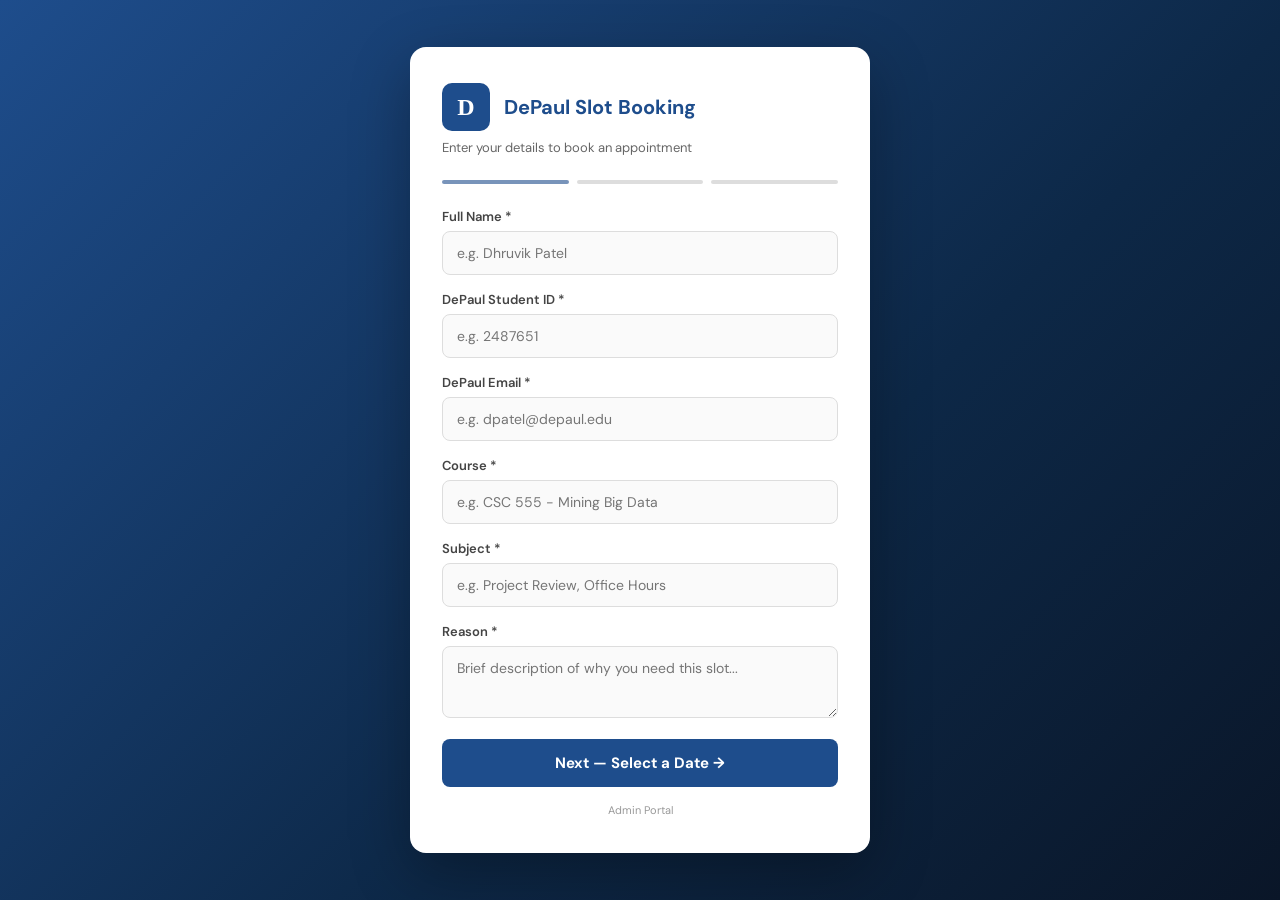
==== index.html @ b5102811 "Replace GitHub token in index.html Updated GitHub token for security reasons." ====
<!DOCTYPE html>
<html lang="en">

<head>
  <meta charset="UTF-8" />
  <meta name="viewport" content="width=device-width, initial-scale=1.0" />
  <title>DePaul Slot Booking</title>
  <link href="https://fonts.googleapis.com/css2?family=DM+Sans:wght@400;500;600;700&display=swap" rel="stylesheet" />
  <style>
    :root {
      --blue: #1E4D8C;
      --blue-dark: #0d2847;
      --blue-light: #e8f0fe;
      --green: #d7f0d7;
      --green-accent: #2e7d32;
      --red: #ffcdd2;
      --red-dark: #c62828;
      --mine: #bbdefb;
      --mine-dark: #1565c0;
      --bg: #f0f2f5;
      --card: #fff;
      --text: #1a1a2e;
      --muted: #666;
      --border: #e0e0e0;
    }

    * {
      margin: 0;
      padding: 0;
      box-sizing: border-box
    }

    body {
      font-family: 'DM Sans', sans-serif;
      background: var(--bg);
      color: var(--text);
      min-height: 100vh
    }

    .screen {
      display: none
    }

    .screen.active {
      display: block
    }

    .center-screen.active {
      display: flex;
      min-height: 100vh;
      align-items: center;
      justify-content: center;
      padding: 24px
    }

    #step1.active {
      background: linear-gradient(135deg, var(--blue) 0%, var(--blue-dark) 60%, #0a1628 100%)
    }

    /* Cards */
    .card {
      background: var(--card);
      border-radius: 16px;
      padding: 36px 32px;
      width: 100%;
      max-width: 460px;
      box-shadow: 0 8px 32px rgba(0, 0, 0, .1)
    }

    #step1 .card {
      box-shadow: 0 20px 60px rgba(0, 0, 0, .3)
    }

    .logo-row {
      display: flex;
      align-items: center;
      gap: 14px;
      margin-bottom: 8px
    }

    .logo-icon {
      width: 48px;
      height: 48px;
      background: var(--blue);
      border-radius: 10px;
      display: flex;
      align-items: center;
      justify-content: center;
      font-size: 24px;
      font-weight: 700;
      color: #fff;
      font-family: Georgia, serif;
      flex-shrink: 0
    }

    .card h1 {
      font-size: 20px;
      color: var(--blue)
    }

    .card .sub {
      font-size: 13px;
      color: var(--muted);
      margin: 4px 0 24px
    }

    /* Steps indicator */
    .steps-bar {
      display: flex;
      gap: 8px;
      margin-bottom: 24px
    }

    .step-dot {
      flex: 1;
      height: 4px;
      border-radius: 2px;
      background: #ddd
    }

    .step-dot.done {
      background: var(--blue)
    }

    .step-dot.active {
      background: var(--blue);
      opacity: .6
    }

    /* Fields */
    .field {
      margin-bottom: 16px
    }

    .field label {
      display: block;
      font-size: 13px;
      font-weight: 600;
      color: #444;
      margin-bottom: 6px
    }

    .field input,
    .field textarea {
      width: 100%;
      padding: 12px 14px;
      font-size: 14px;
      border: 1px solid #ddd;
      border-radius: 8px;
      font-family: inherit;
      background: #fafafa;
      outline: none;
      transition: border .2s;
    }

    .field input:focus,
    .field textarea:focus {
      border-color: var(--blue);
      background: #fff
    }

    .field textarea {
      min-height: 72px;
      resize: vertical
    }

    .error-msg {
      color: var(--red-dark);
      font-size: 12px;
      margin-top: 4px;
      display: none
    }

    /* Buttons */
    .btn {
      padding: 14px 24px;
      font-size: 15px;
      font-weight: 700;
      border: none;
      border-radius: 8px;
      cursor: pointer;
      font-family: inherit;
      transition: all .2s;
      width: 100%
    }

    .btn-primary {
      color: #fff;
      background: var(--blue)
    }

    .btn-primary:hover {
      background: var(--blue-dark)
    }

    .btn-outline {
      color: var(--blue);
      background: #fff;
      border: 1px solid #ddd
    }

    .btn-outline:hover {
      background: #f5f5f5
    }

    .btn:disabled {
      opacity: .5;
      cursor: not-allowed
    }

    /* Date picker grid */
    .date-grid {
      display: grid;
      grid-template-columns: repeat(2, 1fr);
      gap: 10px;
      margin-bottom: 20px
    }

    .date-card {
      padding: 16px 12px;
      border: 2px solid var(--border);
      border-radius: 10px;
      text-align: center;
      cursor: pointer;
      transition: all .15s;
      background: #fafafa;
    }

    .date-card:hover {
      border-color: var(--blue);
      background: var(--blue-light)
    }

    .date-card.selected {
      border-color: var(--blue);
      background: var(--blue-light);
      box-shadow: 0 0 0 3px rgba(30, 77, 140, .15)
    }

    .date-card .day-name {
      font-size: 14px;
      font-weight: 700;
      color: var(--text)
    }

    .date-card .day-date {
      font-size: 12px;
      color: var(--muted);
      margin-top: 2px
    }

    .date-card .slot-count {
      font-size: 11px;
      color: var(--green-accent);
      margin-top: 6px;
      font-weight: 600
    }

    .date-card.disabled {
      opacity: .4;
      cursor: not-allowed;
      pointer-events: none
    }

    /* Time slot grid */
    .time-grid {
      display: grid;
      grid-template-columns: repeat(2, 1fr);
      gap: 8px;
      margin-bottom: 20px
    }

    @media(min-width:500px) {
      .time-grid {
        grid-template-columns: repeat(3, 1fr)
      }
    }

    .time-card {
      padding: 14px 8px;
      border: 2px solid var(--border);
      border-radius: 8px;
      text-align: center;
      cursor: pointer;
      transition: all .15s;
      font-size: 13px;
      font-weight: 600;
    }

    .time-card.open {
      background: var(--green);
      border-color: #c8e6c9
    }

    .time-card.open:hover {
      border-color: var(--green-accent);
      background: #c8e6c9
    }

    .time-card.taken {
      background: var(--red);
      border-color: #ef9a9a;
      cursor: not-allowed;
      opacity: .6
    }

    .time-card.yours {
      background: var(--mine);
      border-color: var(--mine-dark)
    }

    .time-card.selected {
      border-color: var(--blue);
      background: var(--blue-light);
      box-shadow: 0 0 0 3px rgba(30, 77, 140, .15)
    }

    .time-card .status {
      font-size: 10px;
      font-weight: 400;
      color: var(--muted);
      margin-top: 2px
    }

    /* Confirmation */
    .confirm-card {
      text-align: center;
      max-width: 480px
    }

    .confirm-card .check {
      font-size: 52px;
      margin-bottom: 12px
    }

    .confirm-card h2 {
      font-size: 22px;
      color: var(--blue);
      margin-bottom: 6px
    }

    .confirm-card .sub-text {
      font-size: 13px;
      color: var(--muted);
      margin-bottom: 24px
    }

    .details-box {
      background: #f8f9fb;
      border-radius: 8px;
      padding: 16px;
      margin-bottom: 20px;
      text-align: left;
      border: 1px solid #e8eaed
    }

    .detail-row {
      display: flex;
      justify-content: space-between;
      padding: 5px 0;
      font-size: 13px;
      border-bottom: 1px solid #f0f0f0
    }

    .detail-row:last-child {
      border-bottom: none
    }

    .detail-row .lbl {
      font-weight: 600;
      color: var(--muted);
      flex-shrink: 0;
      margin-right: 12px
    }

    .detail-row .val {
      text-align: right;
      word-break: break-word
    }

    .email-status {
      padding: 14px;
      border-radius: 8px;
      margin-bottom: 20px;
      text-align: left;
      font-size: 12px;
      line-height: 1.6
    }

    .email-ok {
      background: #e8f5e9;
      border: 1px solid #c8e6c9;
      color: #2e7d32
    }

    .email-fail {
      background: #fff3e0;
      border: 1px solid #ffe0b2;
      color: #e65100
    }

    /* Loading & Toast */
    .loading-overlay {
      position: fixed;
      inset: 0;
      background: rgba(240, 242, 245, .92);
      display: none;
      align-items: center;
      justify-content: center;
      z-index: 100;
      flex-direction: column;
      gap: 12px
    }

    .loading-overlay.on {
      display: flex
    }

    .spinner {
      width: 36px;
      height: 36px;
      border: 3px solid #ddd;
      border-top-color: var(--blue);
      border-radius: 50%;
      animation: spin .6s linear infinite
    }

    .loading-text {
      font-size: 13px;
      color: var(--muted)
    }

    @keyframes spin {
      to {
        transform: rotate(360deg)
      }
    }

    .toast {
      position: fixed;
      bottom: 24px;
      left: 50%;
      transform: translateX(-50%);
      background: #333;
      color: #fff;
      padding: 12px 24px;
      border-radius: 8px;
      font-size: 13px;
      z-index: 200;
      display: none
    }

    /* Calendar UI */
    .cal-container {
      margin-bottom: 20px;
    }

    .cal-header {
      display: flex;
      align-items: center;
      justify-content: space-between;
      margin-bottom: 16px;
    }

    .cal-month {
      font-size: 16px;
      font-weight: 700;
      color: var(--blue);
    }

    .cal-nav {
      display: flex;
      gap: 6px;
    }

    .cal-btn {
      background: #fff;
      border: 1px solid #ddd;
      border-radius: 6px;
      width: 32px;
      height: 32px;
      display: flex;
      align-items: center;
      justify-content: center;
      cursor: pointer;
      transition: all .15s;
    }

    .cal-btn:hover {
      background: #f5f5f5;
      border-color: var(--blue);
      color: var(--blue);
    }

    .cal-grid {
      display: grid;
      grid-template-columns: repeat(7, 1fr);
      gap: 4px;
    }

    .cal-day-label {
      font-size: 10px;
      font-weight: 700;
      color: var(--muted);
      text-align: center;
      padding-bottom: 8px;
      text-transform: uppercase;
      letter-spacing: 0.5px;
    }

    .cal-item {
      aspect-ratio: 1;
      display: flex;
      flex-direction: column;
      align-items: center;
      justify-content: center;
      border-radius: 8px;
      cursor: pointer;
      position: relative;
      transition: all .15s;
      border: 1px solid transparent;
      user-select: none;
    }

    .cal-num {
      font-size: 13px;
      font-weight: 600;
    }

    .cal-item.other {
      opacity: 0.3;
      pointer-events: none;
    }

    .cal-item.past {
      opacity: 0.2;
      pointer-events: none;
      background: #f5f5f5;
    }

    .cal-item.restricted {
      background: #f9f9f9;
      color: #ccc;
      cursor: not-allowed;
      pointer-events: none;
    }

    .cal-item.selectable {
      background: #fff;
      border-color: #f0f0f0;
    }

    .cal-item.selectable:hover {
      border-color: var(--blue);
      background: var(--blue-light);
    }

    .cal-item.selected {
      background: var(--blue);
      color: #fff;
      border-color: var(--blue);
      box-shadow: 0 4px 12px rgba(30, 77, 140, 0.25);
      transform: translateY(-1px);
    }

    .cal-item.today {
      border-color: var(--blue);
      border-style: dashed;
    }

    .avail-text {
      font-size: 8px;
      margin-top: 2px;
      font-weight: 600;
      color: var(--green-accent);
    }

    .cal-item.selected .avail-text {
      color: rgba(255, 255, 255, 0.9);
    }

    .cal-item.full .avail-text {
      color: var(--red-dark);
    }
  </style>
</head>

<body>

  <div class="loading-overlay" id="loading">
    <div class="spinner"></div>
    <div class="loading-text" id="loading-text">Loading...</div>
  </div>
  <div class="toast" id="toast"></div>

  <!-- ==================== STEP 1: STUDENT INFO ==================== -->
  <div id="step1" class="screen center-screen active">
    <div class="card">
      <div class="logo-row">
        <div class="logo-icon">D</div>
        <h1>DePaul Slot Booking</h1>
      </div>
      <p class="sub">Enter your details to book an appointment</p>

      <div class="steps-bar">
        <div class="step-dot active"></div>
        <div class="step-dot"></div>
        <div class="step-dot"></div>
      </div>

      <div class="field">
        <label>Full Name *</label>
        <input type="text" id="f-name" placeholder="e.g. Dhruvik Patel" />
      </div>
      <div class="field">
        <label>DePaul Student ID *</label>
        <input type="text" id="f-id" placeholder="e.g. 2487651" />
      </div>
      <div class="field">
        <label>DePaul Email *</label>
        <input type="email" id="f-email" placeholder="e.g. dpatel@depaul.edu" />
        <div class="error-msg" id="email-err">Please use a @depaul.edu email</div>
      </div>
      <div class="field">
        <label>Course *</label>
        <input type="text" id="f-course" placeholder="e.g. CSC 555 - Mining Big Data" />
      </div>
      <div class="field">
        <label>Subject *</label>
        <input type="text" id="f-subject" placeholder="e.g. Project Review, Office Hours" />
      </div>
      <div class="field">
        <label>Reason *</label>
        <textarea id="f-reason" placeholder="Brief description of why you need this slot..."></textarea>
      </div>

      <button class="btn btn-primary" onclick="goStep2()">Next — Select a Date →</button>
      <p style="text-align:center;margin-top:16px;font-size:11px;color:#999"><a href="admin.html" style="color:#999;text-decoration:none">Admin Portal</a></p>
    </div>
  </div>

  <!-- ==================== STEP 2: SELECT DATE ==================== -->
  <div id="step2" class="screen center-screen">
    <div class="card">
      <div class="logo-row">
        <div class="logo-icon">D</div>
        <h1>Select a Date</h1>
      </div>
      <p class="sub" id="step2-user"></p>

      <div class="steps-bar">
        <div class="step-dot done"></div>
        <div class="step-dot active"></div>
        <div class="step-dot"></div>
      </div>

      <div class="cal-container">
        <div class="cal-header">
          <div class="cal-month" id="cal-month-name">April 2026</div>
          <div class="cal-nav">
            <button class="cal-btn" onclick="changeMonth(-1)">←</button>
            <button class="cal-btn" onclick="changeMonth(1)">→</button>
          </div>
        </div>
        <div class="cal-grid" id="calendar-grid"></div>
      </div>

      <button class="btn btn-primary" id="btn-to-step3" disabled onclick="goStep3()">Next — Choose a Time Slot
        →</button>
      <button class="btn btn-outline" style="margin-top:8px" onclick="showScreen('step1')">← Back</button>
    </div>
  </div>

  <!-- ==================== STEP 3: SELECT TIME SLOT ==================== -->
  <div id="step3" class="screen center-screen">
    <div class="card" style="max-width:520px">
      <div class="logo-row">
        <div class="logo-icon">D</div>
        <h1>Choose Your Slot</h1>
      </div>
      <p class="sub" id="step3-info"></p>

      <div class="steps-bar">
        <div class="step-dot done"></div>
        <div class="step-dot done"></div>
        <div class="step-dot active"></div>
      </div>

      <div class="time-grid" id="time-grid"></div>

      <button class="btn btn-primary" id="btn-book" disabled onclick="submitBooking()">Confirm Booking</button>
      <button class="btn btn-outline" style="margin-top:8px" onclick="showScreen('step2')">← Back to Dates</button>
    </div>
  </div>

  <!-- ==================== STEP 4: CONFIRMATION ==================== -->
  <div id="step4" class="screen center-screen">
    <div class="card confirm-card">
      <div class="check">✅</div>
      <h2>Booking Confirmed!</h2>
      <p class="sub-text">Your appointment has been saved.</p>
      <div class="details-box" id="confirm-details"></div>
      <div id="email-status-box"></div>
      <button class="btn btn-primary" onclick="bookAnother()">Book Another Slot</button>
    </div>
  </div>


  <script>
    // ================================================================
    // CONFIG — UPDATE THESE FOR YOUR SETUP
    // ================================================================
    const CONFIG = {
      GITHUB_OWNER: 'betahubdepaul-byte',
      GITHUB_REPO: 'depaul-slot-booking',
      GITHUB_BRANCH: 'main',
      DATA_PATH: 'data/bookings.json',
      GT_TOKEN: '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',
      ADMIN_EMAIL: 'dmalaviy@depaul.edu',
    };


    // ================================================================
    // STATE
    // ================================================================
    let student = {};
    let bookings = [];
    let fileSha = null;
    let selectedDate = null;  // { name, date, display }
    let selectedSlot = null;  // { id, range }
    let viewMonth = new Date().getMonth();
    let viewYear = new Date().getFullYear();


    // ================================================================
    // STEP 1 → STEP 2
    // ================================================================
    function goStep2() {
      const name = v('f-name');
      const id = v('f-id');
      const email = v('f-email');
      const course = v('f-course');
      const subject = v('f-subject');
      const reason = v('f-reason');

      if (!name || !id || !email || !course || !subject || !reason) {
        toast('Please fill in all fields'); return;
      }
      if (!email.endsWith('@depaul.edu')) {
        document.getElementById('email-err').style.display = 'block'; return;
      }
      document.getElementById('email-err').style.display = 'none';

      student = { name, id, email, course, subject, reason };
      selectedDate = null;
      selectedSlot = null;

      loadBookings().then(() => {
        renderCalendar();
        document.getElementById('step2-user').textContent = `${name} · ${email}`;
        showScreen('step2');
      });
    }

    function v(id) { return document.getElementById(id).value.trim(); }


    // ================================================================
    // STEP 2: CALENDAR SELECTION
    // ================================================================
    function changeMonth(delta) {
      viewMonth += delta;
      if (viewMonth < 0) { viewMonth = 11; viewYear--; }
      if (viewMonth > 11) { viewMonth = 0; viewYear++; }
      renderCalendar();
    }

    function countAvailable(dayDate) {
      const totalSlots = 12; // 10:00-16:00 in 30-min = 12 slots
      const booked = bookings.filter(b => b.dayDate === dayDate).length;
      return totalSlots - booked;
    }

    function renderCalendar() {
      const container = document.getElementById('calendar-grid');
      if (!container) return;

      const monthNames = ["January", "February", "March", "April", "May", "June", "July", "August", "September", "October", "November", "December"];
      document.getElementById('cal-month-name').textContent = `${monthNames[viewMonth]} ${viewYear}`;

      const firstDay = new Date(viewYear, viewMonth, 1).getDay();
      const daysInMonth = new Date(viewYear, viewMonth + 1, 0).getDate();
      const today = new Date();
      today.setHours(0, 0, 0, 0);

      let html = '';
      ['S', 'M', 'T', 'W', 'T', 'F', 'S'].forEach(d => html += `<div class="cal-day-label">${d}</div>`);

      // Fill empty days for current month offset
      for (let i = 0; i < firstDay; i++) html += '<div class="cal-item other"></div>';

      for (let d = 1; d <= daysInMonth; d++) {
        const curDate = new Date(viewYear, viewMonth, d);
        const dateStr = curDate.toISOString().split('T')[0];
        const isPast = curDate < today;
        const dayOfWeek = curDate.getDay();
        // Fri (5), Sat (6), Sun (0) restricted per original logic (Mon-Thu only)
        const isRestricted = dayOfWeek === 0 || dayOfWeek === 5 || dayOfWeek === 6;

        const avail = countAvailable(dateStr);
        const sel = selectedDate && selectedDate.date === dateStr;
        const isToday = curDate.getTime() === today.getTime();

        let cls = 'cal-item ';
        if (isPast) cls += 'past';
        else if (isRestricted) cls += 'restricted';
        else {
          cls += 'selectable';
          if (avail <= 0) cls += ' full';
          if (sel) cls += ' selected';
        }
        if (isToday) cls += ' today';

        const dayName = ['Sunday', 'Monday', 'Tuesday', 'Wednesday', 'Thursday', 'Friday', 'Saturday'][dayOfWeek];
        const displayDate = curDate.toLocaleDateString('en-US', { month: 'short', day: 'numeric', year: 'numeric' });
        const clickAttr = (isPast || isRestricted || avail <= 0) ? '' : `onclick="selectDate('${dayName}','${dateStr}','${displayDate}')"`;

        html += `
      <div class="${cls}" ${clickAttr}>
        <div class="cal-num">${d}</div>
        ${(!isPast && !isRestricted) ? `<div class="avail-text">${avail <= 0 ? 'Full' : avail + ' open'}</div>` : ''}
      </div>`;
      }

      container.innerHTML = html;
      document.getElementById('btn-to-step3').disabled = !selectedDate;
    }

    function selectDate(name, date, display) {
      selectedDate = { name, date, display };
      selectedSlot = null;
      renderCalendar();
    }


    // ================================================================
    // STEP 2 → STEP 3
    // ================================================================
    function goStep3() {
      if (!selectedDate) return;
      renderTimeGrid();
      document.getElementById('step3-info').textContent =
        `${selectedDate.name}, ${selectedDate.display} · ${student.name}`;
      showScreen('step3');
    }


    // ================================================================
    // STEP 3: TIME SLOT SELECTION
    // ================================================================
    function getTimeSlots() {
      const s = [];
      for (let h = 10; h < 16; h++) {
        for (let m = 0; m < 60; m += 30) {
          const sh = String(h).padStart(2, '0');
          const sm = String(m).padStart(2, '0');
          const et = h * 60 + m + 30;
          const eh = String(Math.floor(et / 60)).padStart(2, '0');
          const em = String(et % 60).padStart(2, '0');
          s.push({ range: `${sh}:${sm} – ${eh}:${em}`, id: `${sh}${sm}` });
        }
      }
      return s;
    }

    function renderTimeGrid() {
      const slots = getTimeSlots();
      let html = '';

      slots.forEach(sl => {
        const bk = bookings.find(b => b.dayDate === selectedDate.date && b.slotId === sl.id);
        const yours = bk && bk.email === student.email;
        const sel = selectedSlot && selectedSlot.id === sl.id;

        let cls = 'time-card ';
        let statusText = '';
        let onclick = '';

        if (yours) {
          cls += 'yours';
          statusText = 'Your booking';
        } else if (bk) {
          cls += 'taken';
          statusText = 'Taken';
        } else {
          cls += sel ? 'selected' : 'open';
          statusText = sel ? 'Selected ✓' : 'Available';
          onclick = `onclick="selectTime('${sl.id}','${sl.range}')"`;
        }

        html += `
      <div class="${cls}" ${onclick}>
        ${sl.range}
        <div class="status">${statusText}</div>
      </div>`;
      });

      document.getElementById('time-grid').innerHTML = html;
      document.getElementById('btn-book').disabled = !selectedSlot;
    }

    function selectTime(id, range) {
      selectedSlot = { id, range };
      renderTimeGrid();
    }


    // ================================================================
    // SUBMIT BOOKING
    // ================================================================
    async function submitBooking() {
      if (!selectedDate || !selectedSlot) return;

      setLoading(true, 'Checking availability...');

      // Re-fetch to check conflicts
      await loadBookings();
      if (bookings.find(b => b.dayDate === selectedDate.date && b.slotId === selectedSlot.id)) {
        setLoading(false);
        toast('This slot was just booked by someone else!');
        renderTimeGrid();
        return;
      }

      const booking = {
        id: Date.now().toString(),
        name: student.name,
        email: student.email,
        studentId: student.id,
        course: student.course,
        subject: student.subject,
        reason: student.reason,
        day: selectedDate.name,
        dayDate: selectedDate.date,
        dayDisplay: selectedDate.display,
        slotId: selectedSlot.id,
        timeRange: selectedSlot.range,
        bookedAt: new Date().toISOString(),
      };

      setLoading(true, 'Saving booking...');
      const saved = await triggerWorkflow('save_booking', { booking_data: JSON.stringify(booking) });

      setLoading(true, 'Sending confirmation email...');
      const emailSent = await triggerWorkflow('send_email', {
        name: booking.name,
        email: booking.email,
        student_id: booking.studentId,
        course: booking.course,
        subject: booking.subject,
        reason: booking.reason,
        day: booking.day,
        day_display: booking.dayDisplay,
        time_range: booking.timeRange,
      });

      setLoading(false);

      // Build confirmation
      document.getElementById('confirm-details').innerHTML = [
        ['Name', booking.name],
        ['Email', booking.email],
        ['Student ID', booking.studentId],
        ['Course', booking.course],
        ['Subject', booking.subject],
        ['Reason', booking.reason],
        ['Date', `${booking.day}, ${booking.dayDisplay}`],
        ['Time Slot', booking.timeRange],
        ['Booked At', new Date(booking.bookedAt).toLocaleString()],
      ].map(([l, val]) =>
        `<div class="detail-row"><span class="lbl">${l}</span><span class="val">${val}</span></div>`
      ).join('');

      document.getElementById('email-status-box').innerHTML = saved && emailSent
        ? `<div class="email-status email-ok">
         <strong>Booking confirmed!</strong><br>
         Confirmation sent to ${booking.email} and admin.
       </div>`
        : `<div class="email-status email-fail">
         <strong>⚠️ Some issues occurred</strong><br>
         Please contact admin to confirm.
       </div>`;

      showScreen('step4');
    }

    async function triggerWorkflow(action, inputs = {}) {
      try {
        const response = await fetch(
          `https://api.github.com/repos/${CONFIG.GITHUB_OWNER}/${CONFIG.GITHUB_REPO}/actions/workflows/handle_booking.yml/dispatches`,
          {
            method: 'POST',
            headers: {
              'Accept': 'application/vnd.github.v3+json',
              'Authorization': `Bearer ${CONFIG.GT_TOKEN}`,
              'Content-Type': 'application/json',
            },
            body: JSON.stringify({
              ref: CONFIG.GITHUB_BRANCH,
              inputs: { action, ...inputs },
            }),
          }
        );
        return response.status === 204 || response.ok;
      } catch (e) {
        console.error('Workflow error:', e);
        return false;
      }
    }

    function bookAnother() {
      selectedDate = null;
      selectedSlot = null;
      loadBookings().then(() => {
        renderCalendar();
        showScreen('step2');
      });
    }



    // ================================================================
    // GITHUB API — READ / WRITE bookings.json
    // ================================================================

    async function loadBookings() {
      setLoading(true, 'Loading bookings...');
      try {
        const url = `https://raw.githubusercontent.com/${CONFIG.GITHUB_OWNER}/${CONFIG.GITHUB_REPO}/${CONFIG.GITHUB_BRANCH}/${CONFIG.DATA_PATH}?t=${Date.now()}`;
        const res = await fetch(url);
        bookings = res.ok ? await res.json() : [];
      } catch { bookings = []; }
      setLoading(false);
    }


    // ================================================================
    // UTILITIES
    // ================================================================
    function showScreen(id) {
      document.querySelectorAll('.screen').forEach(s => s.classList.remove('active'));
      document.getElementById(id).classList.add('active');
      window.scrollTo(0, 0);
    }

    function setLoading(on, text) {
      document.getElementById('loading').classList.toggle('on', on);
      if (text) document.getElementById('loading-text').textContent = text;
    }

    function toast(msg) {
      const t = document.getElementById('toast');
      t.textContent = msg;
      t.style.display = 'block';
      setTimeout(() => t.style.display = 'none', 3500);
    }
  </script>
</body>

</html>
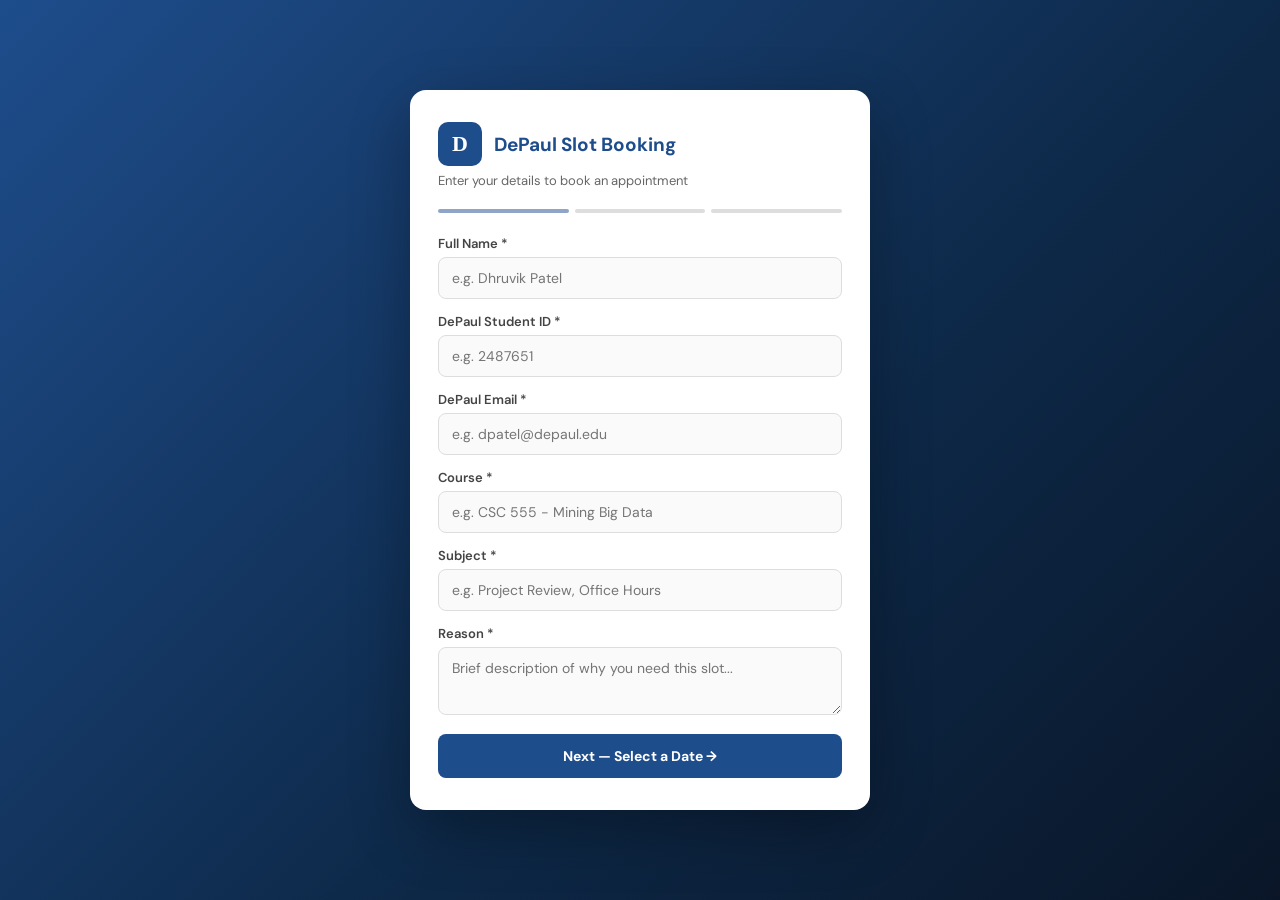
==== commit e2726501: "Update print statement from 'Hello' to 'Goodbye'" ====
--- a/index.html
+++ b/index.html
@@ -1,1070 +1,642 @@
 <!DOCTYPE html>
 <html lang="en">
-
 <head>
   <meta charset="UTF-8" />
   <meta name="viewport" content="width=device-width, initial-scale=1.0" />
   <title>DePaul Slot Booking</title>
+  <link rel="icon" href="data:image/svg+xml,<svg xmlns='http://www.w3.org/2000/svg' viewBox='0 0 32 32'><rect width='32' height='32' rx='6' fill='%231E4D8C'/><text x='16' y='23' text-anchor='middle' fill='white' font-size='20' font-family='Georgia'>D</text></svg>" />
   <link href="https://fonts.googleapis.com/css2?family=DM+Sans:wght@400;500;600;700&display=swap" rel="stylesheet" />
   <style>
-    :root {
-      --blue: #1E4D8C;
-      --blue-dark: #0d2847;
-      --blue-light: #e8f0fe;
-      --green: #d7f0d7;
-      --green-accent: #2e7d32;
-      --red: #ffcdd2;
-      --red-dark: #c62828;
-      --mine: #bbdefb;
-      --mine-dark: #1565c0;
-      --bg: #f0f2f5;
-      --card: #fff;
-      --text: #1a1a2e;
-      --muted: #666;
-      --border: #e0e0e0;
-    }
-
-    * {
-      margin: 0;
-      padding: 0;
-      box-sizing: border-box
-    }
-
-    body {
-      font-family: 'DM Sans', sans-serif;
-      background: var(--bg);
-      color: var(--text);
-      min-height: 100vh
-    }
-
-    .screen {
-      display: none
-    }
-
-    .screen.active {
-      display: block
-    }
-
-    .center-screen.active {
-      display: flex;
-      min-height: 100vh;
-      align-items: center;
-      justify-content: center;
-      padding: 24px
-    }
-
-    #step1.active {
-      background: linear-gradient(135deg, var(--blue) 0%, var(--blue-dark) 60%, #0a1628 100%)
-    }
-
-    /* Cards */
-    .card {
-      background: var(--card);
-      border-radius: 16px;
-      padding: 36px 32px;
-      width: 100%;
-      max-width: 460px;
-      box-shadow: 0 8px 32px rgba(0, 0, 0, .1)
-    }
-
-    #step1 .card {
-      box-shadow: 0 20px 60px rgba(0, 0, 0, .3)
-    }
-
-    .logo-row {
-      display: flex;
-      align-items: center;
-      gap: 14px;
-      margin-bottom: 8px
-    }
-
-    .logo-icon {
-      width: 48px;
-      height: 48px;
-      background: var(--blue);
-      border-radius: 10px;
-      display: flex;
-      align-items: center;
-      justify-content: center;
-      font-size: 24px;
-      font-weight: 700;
-      color: #fff;
-      font-family: Georgia, serif;
-      flex-shrink: 0
-    }
-
-    .card h1 {
-      font-size: 20px;
-      color: var(--blue)
-    }
-
-    .card .sub {
-      font-size: 13px;
-      color: var(--muted);
-      margin: 4px 0 24px
-    }
-
-    /* Steps indicator */
-    .steps-bar {
-      display: flex;
-      gap: 8px;
-      margin-bottom: 24px
-    }
-
-    .step-dot {
-      flex: 1;
-      height: 4px;
-      border-radius: 2px;
-      background: #ddd
-    }
-
-    .step-dot.done {
-      background: var(--blue)
-    }
-
-    .step-dot.active {
-      background: var(--blue);
-      opacity: .6
-    }
+    :root{
+      --blue:#1E4D8C;--blue-dark:#0d2847;--blue-light:#e8f0fe;
+      --green:#d7f0d7;--green-accent:#2e7d32;
+      --red:#ffcdd2;--red-dark:#c62828;
+      --mine:#bbdefb;--mine-dark:#1565c0;
+      --bg:#f0f2f5;--card:#fff;--text:#1a1a2e;--muted:#666;--border:#e0e0e0;
+    }
+    *{margin:0;padding:0;box-sizing:border-box}
+    body{font-family:'DM Sans',sans-serif;background:var(--bg);color:var(--text);min-height:100vh;-webkit-font-smoothing:antialiased}
+
+    /* Screens */
+    .scr{display:none}
+    .scr.on{display:block}
+    .scr-center.on{display:flex;min-height:100vh;align-items:center;justify-content:center;padding:20px}
+    #s1.on{background:linear-gradient(135deg,var(--blue) 0%,var(--blue-dark) 60%,#0a1628 100%)}
+
+    /* Card */
+    .card{background:var(--card);border-radius:16px;padding:32px 28px;width:100%;max-width:460px;box-shadow:0 8px 32px rgba(0,0,0,.1)}
+    #s1 .card{box-shadow:0 20px 60px rgba(0,0,0,.3)}
+    @media(max-width:480px){.card{padding:24px 18px;border-radius:12px}}
+
+    .logo-row{display:flex;align-items:center;gap:12px;margin-bottom:6px}
+    .logo-icon{width:44px;height:44px;background:var(--blue);border-radius:10px;display:flex;align-items:center;justify-content:center;font-size:22px;font-weight:700;color:#fff;font-family:Georgia,serif;flex-shrink:0}
+    .card h1{font-size:19px;color:var(--blue)}
+    .card .sub{font-size:13px;color:var(--muted);margin:4px 0 20px}
+
+    /* Progress */
+    .prog{display:flex;gap:6px;margin-bottom:22px}
+    .prog span{flex:1;height:4px;border-radius:2px;background:#ddd}
+    .prog span.done{background:var(--blue)}
+    .prog span.now{background:var(--blue);opacity:.5}
 
     /* Fields */
-    .field {
-      margin-bottom: 16px
-    }
-
-    .field label {
-      display: block;
-      font-size: 13px;
-      font-weight: 600;
-      color: #444;
-      margin-bottom: 6px
-    }
-
-    .field input,
-    .field textarea {
-      width: 100%;
-      padding: 12px 14px;
-      font-size: 14px;
-      border: 1px solid #ddd;
-      border-radius: 8px;
-      font-family: inherit;
-      background: #fafafa;
-      outline: none;
-      transition: border .2s;
-    }
-
-    .field input:focus,
-    .field textarea:focus {
-      border-color: var(--blue);
-      background: #fff
-    }
-
-    .field textarea {
-      min-height: 72px;
-      resize: vertical
-    }
-
-    .error-msg {
-      color: var(--red-dark);
-      font-size: 12px;
-      margin-top: 4px;
-      display: none
-    }
+    .fld{margin-bottom:14px}
+    .fld label{display:block;font-size:13px;font-weight:600;color:#444;margin-bottom:5px}
+    .fld input,.fld textarea{
+      width:100%;padding:11px 13px;font-size:14px;border:1.5px solid #ddd;border-radius:8px;
+      font-family:inherit;background:#fafafa;outline:none;transition:border .2s,box-shadow .2s;
+    }
+    .fld input:focus,.fld textarea:focus{border-color:var(--blue);background:#fff;box-shadow:0 0 0 3px rgba(30,77,140,.08)}
+    .fld textarea{min-height:68px;resize:vertical}
+    .fld-err{color:var(--red-dark);font-size:12px;margin-top:3px;display:none}
 
     /* Buttons */
-    .btn {
-      padding: 14px 24px;
-      font-size: 15px;
-      font-weight: 700;
-      border: none;
-      border-radius: 8px;
-      cursor: pointer;
-      font-family: inherit;
-      transition: all .2s;
-      width: 100%
-    }
-
-    .btn-primary {
-      color: #fff;
-      background: var(--blue)
-    }
-
-    .btn-primary:hover {
-      background: var(--blue-dark)
-    }
-
-    .btn-outline {
-      color: var(--blue);
-      background: #fff;
-      border: 1px solid #ddd
-    }
-
-    .btn-outline:hover {
-      background: #f5f5f5
-    }
-
-    .btn:disabled {
-      opacity: .5;
-      cursor: not-allowed
-    }
-
-    /* Date picker grid */
-    .date-grid {
-      display: grid;
-      grid-template-columns: repeat(2, 1fr);
-      gap: 10px;
-      margin-bottom: 20px
-    }
-
-    .date-card {
-      padding: 16px 12px;
-      border: 2px solid var(--border);
-      border-radius: 10px;
-      text-align: center;
-      cursor: pointer;
-      transition: all .15s;
-      background: #fafafa;
-    }
-
-    .date-card:hover {
-      border-color: var(--blue);
-      background: var(--blue-light)
-    }
-
-    .date-card.selected {
-      border-color: var(--blue);
-      background: var(--blue-light);
-      box-shadow: 0 0 0 3px rgba(30, 77, 140, .15)
-    }
-
-    .date-card .day-name {
-      font-size: 14px;
-      font-weight: 700;
-      color: var(--text)
-    }
-
-    .date-card .day-date {
-      font-size: 12px;
-      color: var(--muted);
-      margin-top: 2px
-    }
-
-    .date-card .slot-count {
-      font-size: 11px;
-      color: var(--green-accent);
-      margin-top: 6px;
-      font-weight: 600
-    }
-
-    .date-card.disabled {
-      opacity: .4;
-      cursor: not-allowed;
-      pointer-events: none
-    }
-
-    /* Time slot grid */
-    .time-grid {
-      display: grid;
-      grid-template-columns: repeat(2, 1fr);
-      gap: 8px;
-      margin-bottom: 20px
-    }
-
-    @media(min-width:500px) {
-      .time-grid {
-        grid-template-columns: repeat(3, 1fr)
-      }
-    }
-
-    .time-card {
-      padding: 14px 8px;
-      border: 2px solid var(--border);
-      border-radius: 8px;
-      text-align: center;
-      cursor: pointer;
-      transition: all .15s;
-      font-size: 13px;
-      font-weight: 600;
-    }
-
-    .time-card.open {
-      background: var(--green);
-      border-color: #c8e6c9
-    }
-
-    .time-card.open:hover {
-      border-color: var(--green-accent);
-      background: #c8e6c9
-    }
-
-    .time-card.taken {
-      background: var(--red);
-      border-color: #ef9a9a;
-      cursor: not-allowed;
-      opacity: .6
-    }
-
-    .time-card.yours {
-      background: var(--mine);
-      border-color: var(--mine-dark)
-    }
-
-    .time-card.selected {
-      border-color: var(--blue);
-      background: var(--blue-light);
-      box-shadow: 0 0 0 3px rgba(30, 77, 140, .15)
-    }
-
-    .time-card .status {
-      font-size: 10px;
-      font-weight: 400;
-      color: var(--muted);
-      margin-top: 2px
-    }
+    .btn{
+      display:block;width:100%;padding:13px 20px;font-size:14px;font-weight:700;
+      border:none;border-radius:8px;cursor:pointer;font-family:inherit;transition:all .2s;text-align:center;
+    }
+    .btn-p{color:#fff;background:var(--blue)}
+    .btn-p:hover{background:var(--blue-dark)}
+    .btn-o{color:var(--blue);background:#fff;border:1.5px solid #ddd;margin-top:8px}
+    .btn-o:hover{background:#f5f5f5}
+    .btn:disabled{opacity:.45;cursor:not-allowed}
+
+    /* Date cards */
+    .dg{display:grid;grid-template-columns:repeat(2,1fr);gap:10px;margin-bottom:18px}
+    .dc{
+      padding:14px 10px;border:2px solid var(--border);border-radius:10px;text-align:center;
+      cursor:pointer;transition:all .15s;background:#fafafa;user-select:none;
+    }
+    .dc:hover:not(.dis){border-color:var(--blue);background:var(--blue-light)}
+    .dc.sel{border-color:var(--blue);background:var(--blue-light);box-shadow:0 0 0 3px rgba(30,77,140,.12)}
+    .dc .dn{font-size:14px;font-weight:700;color:var(--text)}
+    .dc .dd{font-size:12px;color:var(--muted);margin-top:2px}
+    .dc .sc{font-size:11px;margin-top:5px;font-weight:600}
+    .dc .sc.av{color:var(--green-accent)}
+    .dc .sc.na{color:var(--red-dark)}
+    .dc.dis{opacity:.35;cursor:not-allowed;pointer-events:none}
+
+    /* Time cards */
+    .tg{display:grid;grid-template-columns:repeat(2,1fr);gap:8px;margin-bottom:18px}
+    @media(min-width:480px){.tg{grid-template-columns:repeat(3,1fr)}}
+    .tc{
+      padding:12px 6px;border:2px solid var(--border);border-radius:8px;text-align:center;
+      cursor:pointer;transition:all .15s;font-size:13px;font-weight:600;user-select:none;
+    }
+    .tc.op{background:var(--green);border-color:#c8e6c9}
+    .tc.op:hover{border-color:var(--green-accent);background:#c8e6c9}
+    .tc.tk{background:var(--red);border-color:#ef9a9a;cursor:not-allowed;opacity:.55}
+    .tc.yr{background:var(--mine);border-color:var(--mine-dark)}
+    .tc.sl{border-color:var(--blue);background:var(--blue-light);box-shadow:0 0 0 3px rgba(30,77,140,.12)}
+    .tc .st{font-size:10px;font-weight:400;color:var(--muted);margin-top:2px}
 
     /* Confirmation */
-    .confirm-card {
-      text-align: center;
-      max-width: 480px
-    }
-
-    .confirm-card .check {
-      font-size: 52px;
-      margin-bottom: 12px
-    }
-
-    .confirm-card h2 {
-      font-size: 22px;
-      color: var(--blue);
-      margin-bottom: 6px
-    }
-
-    .confirm-card .sub-text {
-      font-size: 13px;
-      color: var(--muted);
-      margin-bottom: 24px
-    }
-
-    .details-box {
-      background: #f8f9fb;
-      border-radius: 8px;
-      padding: 16px;
-      margin-bottom: 20px;
-      text-align: left;
-      border: 1px solid #e8eaed
-    }
-
-    .detail-row {
-      display: flex;
-      justify-content: space-between;
-      padding: 5px 0;
-      font-size: 13px;
-      border-bottom: 1px solid #f0f0f0
-    }
-
-    .detail-row:last-child {
-      border-bottom: none
-    }
-
-    .detail-row .lbl {
-      font-weight: 600;
-      color: var(--muted);
-      flex-shrink: 0;
-      margin-right: 12px
-    }
-
-    .detail-row .val {
-      text-align: right;
-      word-break: break-word
-    }
-
-    .email-status {
-      padding: 14px;
-      border-radius: 8px;
-      margin-bottom: 20px;
-      text-align: left;
-      font-size: 12px;
-      line-height: 1.6
-    }
-
-    .email-ok {
-      background: #e8f5e9;
-      border: 1px solid #c8e6c9;
-      color: #2e7d32
-    }
-
-    .email-fail {
-      background: #fff3e0;
-      border: 1px solid #ffe0b2;
-      color: #e65100
-    }
-
-    /* Loading & Toast */
-    .loading-overlay {
-      position: fixed;
-      inset: 0;
-      background: rgba(240, 242, 245, .92);
-      display: none;
-      align-items: center;
-      justify-content: center;
-      z-index: 100;
-      flex-direction: column;
-      gap: 12px
-    }
-
-    .loading-overlay.on {
-      display: flex
-    }
-
-    .spinner {
-      width: 36px;
-      height: 36px;
-      border: 3px solid #ddd;
-      border-top-color: var(--blue);
-      border-radius: 50%;
-      animation: spin .6s linear infinite
-    }
-
-    .loading-text {
-      font-size: 13px;
-      color: var(--muted)
-    }
-
-    @keyframes spin {
-      to {
-        transform: rotate(360deg)
-      }
-    }
-
-    .toast {
-      position: fixed;
-      bottom: 24px;
-      left: 50%;
-      transform: translateX(-50%);
-      background: #333;
-      color: #fff;
-      padding: 12px 24px;
-      border-radius: 8px;
-      font-size: 13px;
-      z-index: 200;
-      display: none
-    }
-
-    /* Calendar UI */
-    .cal-container {
-      margin-bottom: 20px;
-    }
-
-    .cal-header {
-      display: flex;
-      align-items: center;
-      justify-content: space-between;
-      margin-bottom: 16px;
-    }
-
-    .cal-month {
-      font-size: 16px;
-      font-weight: 700;
-      color: var(--blue);
-    }
-
-    .cal-nav {
-      display: flex;
-      gap: 6px;
-    }
-
-    .cal-btn {
-      background: #fff;
-      border: 1px solid #ddd;
-      border-radius: 6px;
-      width: 32px;
-      height: 32px;
-      display: flex;
-      align-items: center;
-      justify-content: center;
-      cursor: pointer;
-      transition: all .15s;
-    }
-
-    .cal-btn:hover {
-      background: #f5f5f5;
-      border-color: var(--blue);
-      color: var(--blue);
-    }
-
-    .cal-grid {
-      display: grid;
-      grid-template-columns: repeat(7, 1fr);
-      gap: 4px;
-    }
-
-    .cal-day-label {
-      font-size: 10px;
-      font-weight: 700;
-      color: var(--muted);
-      text-align: center;
-      padding-bottom: 8px;
-      text-transform: uppercase;
-      letter-spacing: 0.5px;
-    }
-
-    .cal-item {
-      aspect-ratio: 1;
-      display: flex;
-      flex-direction: column;
-      align-items: center;
-      justify-content: center;
-      border-radius: 8px;
-      cursor: pointer;
-      position: relative;
-      transition: all .15s;
-      border: 1px solid transparent;
-      user-select: none;
-    }
-
-    .cal-num {
-      font-size: 13px;
-      font-weight: 600;
-    }
-
-    .cal-item.other {
-      opacity: 0.3;
-      pointer-events: none;
-    }
-
-    .cal-item.past {
-      opacity: 0.2;
-      pointer-events: none;
-      background: #f5f5f5;
-    }
-
-    .cal-item.restricted {
-      background: #f9f9f9;
-      color: #ccc;
-      cursor: not-allowed;
-      pointer-events: none;
-    }
-
-    .cal-item.selectable {
-      background: #fff;
-      border-color: #f0f0f0;
-    }
-
-    .cal-item.selectable:hover {
-      border-color: var(--blue);
-      background: var(--blue-light);
-    }
-
-    .cal-item.selected {
-      background: var(--blue);
-      color: #fff;
-      border-color: var(--blue);
-      box-shadow: 0 4px 12px rgba(30, 77, 140, 0.25);
-      transform: translateY(-1px);
-    }
-
-    .cal-item.today {
-      border-color: var(--blue);
-      border-style: dashed;
-    }
-
-    .avail-text {
-      font-size: 8px;
-      margin-top: 2px;
-      font-weight: 600;
-      color: var(--green-accent);
-    }
-
-    .cal-item.selected .avail-text {
-      color: rgba(255, 255, 255, 0.9);
-    }
-
-    .cal-item.full .avail-text {
-      color: var(--red-dark);
+    .cc{text-align:center;max-width:480px}
+    .cc .ck{font-size:48px;margin-bottom:10px}
+    .cc h2{font-size:21px;color:var(--blue);margin-bottom:5px}
+    .cc .st{font-size:13px;color:var(--muted);margin-bottom:20px}
+    .db{background:#f8f9fb;border-radius:8px;padding:14px;margin-bottom:16px;text-align:left;border:1px solid #e8eaed}
+    .dr{display:flex;justify-content:space-between;padding:4px 0;font-size:13px;border-bottom:1px solid #f0f0f0;gap:8px}
+    .dr:last-child{border-bottom:none}
+    .dr .l{font-weight:600;color:var(--muted);flex-shrink:0}
+    .dr .v{text-align:right;word-break:break-word}
+    .es{padding:12px;border-radius:8px;margin-bottom:16px;text-align:left;font-size:12px;line-height:1.5}
+    .es-ok{background:#e8f5e9;border:1px solid #c8e6c9;color:#2e7d32}
+    .es-no{background:#fff3e0;border:1px solid #ffe0b2;color:#e65100}
+
+    /* Loading & toast */
+    .ov{position:fixed;inset:0;background:rgba(240,242,245,.93);display:none;align-items:center;justify-content:center;z-index:100;flex-direction:column;gap:10px}
+    .ov.on{display:flex}
+    .sp{width:32px;height:32px;border:3px solid #ddd;border-top-color:var(--blue);border-radius:50%;animation:spin .6s linear infinite}
+    .lt{font-size:13px;color:var(--muted)}
+    @keyframes spin{to{transform:rotate(360deg)}}
+    .tt{
+      position:fixed;bottom:20px;left:50%;transform:translateX(-50%);background:#333;color:#fff;
+      padding:10px 22px;border-radius:8px;font-size:13px;z-index:200;display:none;max-width:90vw;text-align:center;
     }
   </style>
 </head>
-
 <body>
 
-  <div class="loading-overlay" id="loading">
-    <div class="spinner"></div>
-    <div class="loading-text" id="loading-text">Loading...</div>
+<div class="ov" id="ov"><div class="sp"></div><div class="lt" id="lt">Loading...</div></div>
+<div class="tt" id="tt"></div>
+
+
+<!-- ============ STEP 1: STUDENT INFO ============ -->
+<div id="s1" class="scr scr-center on">
+  <div class="card">
+    <div class="logo-row"><div class="logo-icon">D</div><h1>DePaul Slot Booking</h1></div>
+    <p class="sub">Enter your details to book an appointment</p>
+    <div class="prog"><span class="now"></span><span></span><span></span></div>
+
+    <div class="fld"><label>Full Name *</label><input id="fn" placeholder="e.g. Dhruvik Patel" autocomplete="name" /></div>
+    <div class="fld"><label>DePaul Student ID *</label><input id="fi" placeholder="e.g. 2487651" autocomplete="off" /></div>
+    <div class="fld">
+      <label>DePaul Email *</label>
+      <input id="fe" type="email" placeholder="e.g. dpatel@depaul.edu" autocomplete="email" />
+      <div class="fld-err" id="ee">Please use a @depaul.edu email</div>
+    </div>
+    <div class="fld"><label>Course *</label><input id="fc" placeholder="e.g. CSC 555 - Mining Big Data" /></div>
+    <div class="fld"><label>Subject *</label><input id="fs" placeholder="e.g. Project Review, Office Hours" /></div>
+    <div class="fld"><label>Reason *</label><textarea id="fr" placeholder="Brief description of why you need this slot..."></textarea></div>
+
+    <button class="btn btn-p" onclick="toStep2()">Next — Select a Date →</button>
   </div>
-  <div class="toast" id="toast"></div>
-
-  <!-- ==================== STEP 1: STUDENT INFO ==================== -->
-  <div id="step1" class="screen center-screen active">
-    <div class="card">
-      <div class="logo-row">
-        <div class="logo-icon">D</div>
-        <h1>DePaul Slot Booking</h1>
-      </div>
-      <p class="sub">Enter your details to book an appointment</p>
-
-      <div class="steps-bar">
-        <div class="step-dot active"></div>
-        <div class="step-dot"></div>
-        <div class="step-dot"></div>
-      </div>
-
-      <div class="field">
-        <label>Full Name *</label>
-        <input type="text" id="f-name" placeholder="e.g. Dhruvik Patel" />
-      </div>
-      <div class="field">
-        <label>DePaul Student ID *</label>
-        <input type="text" id="f-id" placeholder="e.g. 2487651" />
-      </div>
-      <div class="field">
-        <label>DePaul Email *</label>
-        <input type="email" id="f-email" placeholder="e.g. dpatel@depaul.edu" />
-        <div class="error-msg" id="email-err">Please use a @depaul.edu email</div>
-      </div>
-      <div class="field">
-        <label>Course *</label>
-        <input type="text" id="f-course" placeholder="e.g. CSC 555 - Mining Big Data" />
-      </div>
-      <div class="field">
-        <label>Subject *</label>
-        <input type="text" id="f-subject" placeholder="e.g. Project Review, Office Hours" />
-      </div>
-      <div class="field">
-        <label>Reason *</label>
-        <textarea id="f-reason" placeholder="Brief description of why you need this slot..."></textarea>
-      </div>
-
-      <button class="btn btn-primary" onclick="goStep2()">Next — Select a Date →</button>
-      <p style="text-align:center;margin-top:16px;font-size:11px;color:#999"><a href="admin.html" style="color:#999;text-decoration:none">Admin Portal</a></p>
-    </div>
+</div>
+
+
+<!-- ============ STEP 2: SELECT DATE ============ -->
+<div id="s2" class="scr scr-center">
+  <div class="card">
+    <div class="logo-row"><div class="logo-icon">D</div><h1>Select a Date</h1></div>
+    <p class="sub" id="s2u"></p>
+    <div class="prog"><span class="done"></span><span class="now"></span><span></span></div>
+    <div class="dg" id="dg"></div>
+    <button class="btn btn-p" id="b2" disabled onclick="toStep3()">Next — Choose a Time Slot →</button>
+    <button class="btn btn-o" onclick="go('s1')">← Back</button>
   </div>
-
-  <!-- ==================== STEP 2: SELECT DATE ==================== -->
-  <div id="step2" class="screen center-screen">
-    <div class="card">
-      <div class="logo-row">
-        <div class="logo-icon">D</div>
-        <h1>Select a Date</h1>
-      </div>
-      <p class="sub" id="step2-user"></p>
-
-      <div class="steps-bar">
-        <div class="step-dot done"></div>
-        <div class="step-dot active"></div>
-        <div class="step-dot"></div>
-      </div>
-
-      <div class="cal-container">
-        <div class="cal-header">
-          <div class="cal-month" id="cal-month-name">April 2026</div>
-          <div class="cal-nav">
-            <button class="cal-btn" onclick="changeMonth(-1)">←</button>
-            <button class="cal-btn" onclick="changeMonth(1)">→</button>
-          </div>
-        </div>
-        <div class="cal-grid" id="calendar-grid"></div>
-      </div>
-
-      <button class="btn btn-primary" id="btn-to-step3" disabled onclick="goStep3()">Next — Choose a Time Slot
-        →</button>
-      <button class="btn btn-outline" style="margin-top:8px" onclick="showScreen('step1')">← Back</button>
-    </div>
+</div>
+
+
+<!-- ============ STEP 3: SELECT TIME ============ -->
+<div id="s3" class="scr scr-center">
+  <div class="card" style="max-width:520px">
+    <div class="logo-row"><div class="logo-icon">D</div><h1>Choose Your Slot</h1></div>
+    <p class="sub" id="s3u"></p>
+    <div class="prog"><span class="done"></span><span class="done"></span><span class="now"></span></div>
+    <div class="tg" id="tg"></div>
+    <button class="btn btn-p" id="b3" disabled onclick="book()">Confirm Booking</button>
+    <button class="btn btn-o" onclick="go('s2')">← Back to Dates</button>
   </div>
-
-  <!-- ==================== STEP 3: SELECT TIME SLOT ==================== -->
-  <div id="step3" class="screen center-screen">
-    <div class="card" style="max-width:520px">
-      <div class="logo-row">
-        <div class="logo-icon">D</div>
-        <h1>Choose Your Slot</h1>
-      </div>
-      <p class="sub" id="step3-info"></p>
-
-      <div class="steps-bar">
-        <div class="step-dot done"></div>
-        <div class="step-dot done"></div>
-        <div class="step-dot active"></div>
-      </div>
-
-      <div class="time-grid" id="time-grid"></div>
-
-      <button class="btn btn-primary" id="btn-book" disabled onclick="submitBooking()">Confirm Booking</button>
-      <button class="btn btn-outline" style="margin-top:8px" onclick="showScreen('step2')">← Back to Dates</button>
-    </div>
+</div>
+
+
+<!-- ============ STEP 4: CONFIRMATION ============ -->
+<div id="s4" class="scr scr-center">
+  <div class="card cc">
+    <div class="ck">✅</div>
+    <h2>Booking Confirmed!</h2>
+    <p class="st">Your appointment has been saved.</p>
+    <div class="db" id="cd"></div>
+    <div id="eb"></div>
+    <button class="btn btn-p" onclick="again()">Book Another Slot</button>
+    <button class="btn btn-o" onclick="location.reload()">Start Over</button>
   </div>
-
-  <!-- ==================== STEP 4: CONFIRMATION ==================== -->
-  <div id="step4" class="screen center-screen">
-    <div class="card confirm-card">
-      <div class="check">✅</div>
-      <h2>Booking Confirmed!</h2>
-      <p class="sub-text">Your appointment has been saved.</p>
-      <div class="details-box" id="confirm-details"></div>
-      <div id="email-status-box"></div>
-      <button class="btn btn-primary" onclick="bookAnother()">Book Another Slot</button>
-    </div>
-  </div>
-
-
-  <script>
-    // ================================================================
-    // CONFIG — UPDATE THESE FOR YOUR SETUP
-    // ================================================================
-    const CONFIG = {
-      GITHUB_OWNER: 'betahubdepaul-byte',
-      GITHUB_REPO: 'depaul-slot-booking',
-      GITHUB_BRANCH: 'main',
-      DATA_PATH: 'data/bookings.json',
-      GT_TOKEN: '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',
-      ADMIN_EMAIL: 'dmalaviy@depaul.edu',
+</div>
+
+
+<script>
+// ================================================================
+// ▼▼▼ CONFIG — UPDATE THESE VALUES FOR YOUR REPO ▼▼▼
+// ================================================================
+const C = {
+  // ---- GitHub (required for saving bookings) ----
+  GH_OWNER:  'betahubdepaul-byte',   // ← your GitHub username
+  GH_REPO:   'depaul-slot-booking',    // ← your repo name
+  GH_BRANCH: 'main',
+  GH_PATH:   'data/bookings.json',
+  GH_TOKEN:  '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',                       // ← your fine-grained PAT
+
+  // Note: Emails are securely sent using a GitHub Action and send_email.py
+  // Make sure to add GMAIL_EMAIL, GMAIL_APP_PASSWORD, and ADMIN_EMAIL to your GitHub Repository Secrets.
+};
+// ================================================================
+// ▲▲▲ END CONFIG ▲▲▲
+// ================================================================
+
+
+// --- State ---
+let stu = {};          // student info
+let bk = [];           // all bookings array
+let sha = null;        // GitHub file SHA (needed for updates)
+let selDate = null;    // selected date object
+let selSlot = null;    // selected time slot object
+
+
+// ================================================================
+// STEP 1 → 2: Validate info, load bookings, show dates
+// ================================================================
+function toStep2() {
+  const n = g('fn'), i = g('fi'), e = g('fe'), c = g('fc'), s = g('fs'), r = g('fr');
+
+  // Validate all fields filled
+  if (!n||!i||!e||!c||!s||!r) { toast('Please fill in all fields'); return; }
+
+  // Validate email
+  if (!e.toLowerCase().endsWith('@depaul.edu')) {
+    document.getElementById('ee').style.display = 'block';
+    document.getElementById('fe').focus();
+    return;
+  }
+  document.getElementById('ee').style.display = 'none';
+
+  stu = { name:n, id:i, email:e.toLowerCase(), course:c, subject:s, reason:r };
+  selDate = null;
+  selSlot = null;
+
+  loadBk().then(() => {
+    renderDates();
+    document.getElementById('s2u').textContent = n + ' · ' + stu.email;
+    go('s2');
+  });
+}
+
+function g(id) { return document.getElementById(id).value.trim(); }
+
+
+// ================================================================
+// STEP 2: DATE SELECTION (Mon–Thu of current week)
+// ================================================================
+const DAYS = ['Monday','Tuesday','Wednesday','Thursday'];
+
+function weekDates() {
+  const now = new Date();
+  const wd = now.getDay(); // 0=Sun
+  const mon = new Date(now);
+  mon.setDate(now.getDate() - (wd === 0 ? 6 : wd - 1));
+  mon.setHours(0,0,0,0);
+
+  return DAYS.map((name, i) => {
+    const d = new Date(mon);
+    d.setDate(mon.getDate() + i);
+    const yyyy = d.getFullYear();
+    const mm = String(d.getMonth()+1).padStart(2,'0');
+    const dd = String(d.getDate()).padStart(2,'0');
+    return {
+      name,
+      iso: `${yyyy}-${mm}-${dd}`,
+      display: d.toLocaleDateString('en-US',{weekday:'short',month:'short',day:'numeric',year:'numeric'}),
+      shortDisplay: d.toLocaleDateString('en-US',{month:'short',day:'numeric'}),
     };
-
-
-    // ================================================================
-    // STATE
-    // ================================================================
-    let student = {};
-    let bookings = [];
-    let fileSha = null;
-    let selectedDate = null;  // { name, date, display }
-    let selectedSlot = null;  // { id, range }
-    let viewMonth = new Date().getMonth();
-    let viewYear = new Date().getFullYear();
-
-
-    // ================================================================
-    // STEP 1 → STEP 2
-    // ================================================================
-    function goStep2() {
-      const name = v('f-name');
-      const id = v('f-id');
-      const email = v('f-email');
-      const course = v('f-course');
-      const subject = v('f-subject');
-      const reason = v('f-reason');
-
-      if (!name || !id || !email || !course || !subject || !reason) {
-        toast('Please fill in all fields'); return;
-      }
-      if (!email.endsWith('@depaul.edu')) {
-        document.getElementById('email-err').style.display = 'block'; return;
-      }
-      document.getElementById('email-err').style.display = 'none';
-
-      student = { name, id, email, course, subject, reason };
-      selectedDate = null;
-      selectedSlot = null;
-
-      loadBookings().then(() => {
-        renderCalendar();
-        document.getElementById('step2-user').textContent = `${name} · ${email}`;
-        showScreen('step2');
-      });
-    }
-
-    function v(id) { return document.getElementById(id).value.trim(); }
-
-
-    // ================================================================
-    // STEP 2: CALENDAR SELECTION
-    // ================================================================
-    function changeMonth(delta) {
-      viewMonth += delta;
-      if (viewMonth < 0) { viewMonth = 11; viewYear--; }
-      if (viewMonth > 11) { viewMonth = 0; viewYear++; }
-      renderCalendar();
-    }
-
-    function countAvailable(dayDate) {
-      const totalSlots = 12; // 10:00-16:00 in 30-min = 12 slots
-      const booked = bookings.filter(b => b.dayDate === dayDate).length;
-      return totalSlots - booked;
-    }
-
-    function renderCalendar() {
-      const container = document.getElementById('calendar-grid');
-      if (!container) return;
-
-      const monthNames = ["January", "February", "March", "April", "May", "June", "July", "August", "September", "October", "November", "December"];
-      document.getElementById('cal-month-name').textContent = `${monthNames[viewMonth]} ${viewYear}`;
-
-      const firstDay = new Date(viewYear, viewMonth, 1).getDay();
-      const daysInMonth = new Date(viewYear, viewMonth + 1, 0).getDate();
-      const today = new Date();
-      today.setHours(0, 0, 0, 0);
-
-      let html = '';
-      ['S', 'M', 'T', 'W', 'T', 'F', 'S'].forEach(d => html += `<div class="cal-day-label">${d}</div>`);
-
-      // Fill empty days for current month offset
-      for (let i = 0; i < firstDay; i++) html += '<div class="cal-item other"></div>';
-
-      for (let d = 1; d <= daysInMonth; d++) {
-        const curDate = new Date(viewYear, viewMonth, d);
-        const dateStr = curDate.toISOString().split('T')[0];
-        const isPast = curDate < today;
-        const dayOfWeek = curDate.getDay();
-        // Fri (5), Sat (6), Sun (0) restricted per original logic (Mon-Thu only)
-        const isRestricted = dayOfWeek === 0 || dayOfWeek === 5 || dayOfWeek === 6;
-
-        const avail = countAvailable(dateStr);
-        const sel = selectedDate && selectedDate.date === dateStr;
-        const isToday = curDate.getTime() === today.getTime();
-
-        let cls = 'cal-item ';
-        if (isPast) cls += 'past';
-        else if (isRestricted) cls += 'restricted';
-        else {
-          cls += 'selectable';
-          if (avail <= 0) cls += ' full';
-          if (sel) cls += ' selected';
-        }
-        if (isToday) cls += ' today';
-
-        const dayName = ['Sunday', 'Monday', 'Tuesday', 'Wednesday', 'Thursday', 'Friday', 'Saturday'][dayOfWeek];
-        const displayDate = curDate.toLocaleDateString('en-US', { month: 'short', day: 'numeric', year: 'numeric' });
-        const clickAttr = (isPast || isRestricted || avail <= 0) ? '' : `onclick="selectDate('${dayName}','${dateStr}','${displayDate}')"`;
-
-        html += `
-      <div class="${cls}" ${clickAttr}>
-        <div class="cal-num">${d}</div>
-        ${(!isPast && !isRestricted) ? `<div class="avail-text">${avail <= 0 ? 'Full' : avail + ' open'}</div>` : ''}
-      </div>`;
-      }
-
-      container.innerHTML = html;
-      document.getElementById('btn-to-step3').disabled = !selectedDate;
-    }
-
-    function selectDate(name, date, display) {
-      selectedDate = { name, date, display };
-      selectedSlot = null;
-      renderCalendar();
-    }
-
-
-    // ================================================================
-    // STEP 2 → STEP 3
-    // ================================================================
-    function goStep3() {
-      if (!selectedDate) return;
-      renderTimeGrid();
-      document.getElementById('step3-info').textContent =
-        `${selectedDate.name}, ${selectedDate.display} · ${student.name}`;
-      showScreen('step3');
-    }
-
-
-    // ================================================================
-    // STEP 3: TIME SLOT SELECTION
-    // ================================================================
-    function getTimeSlots() {
-      const s = [];
-      for (let h = 10; h < 16; h++) {
-        for (let m = 0; m < 60; m += 30) {
-          const sh = String(h).padStart(2, '0');
-          const sm = String(m).padStart(2, '0');
-          const et = h * 60 + m + 30;
-          const eh = String(Math.floor(et / 60)).padStart(2, '0');
-          const em = String(et % 60).padStart(2, '0');
-          s.push({ range: `${sh}:${sm} – ${eh}:${em}`, id: `${sh}${sm}` });
-        }
-      }
-      return s;
-    }
-
-    function renderTimeGrid() {
-      const slots = getTimeSlots();
-      let html = '';
-
-      slots.forEach(sl => {
-        const bk = bookings.find(b => b.dayDate === selectedDate.date && b.slotId === sl.id);
-        const yours = bk && bk.email === student.email;
-        const sel = selectedSlot && selectedSlot.id === sl.id;
-
-        let cls = 'time-card ';
-        let statusText = '';
-        let onclick = '';
-
-        if (yours) {
-          cls += 'yours';
-          statusText = 'Your booking';
-        } else if (bk) {
-          cls += 'taken';
-          statusText = 'Taken';
-        } else {
-          cls += sel ? 'selected' : 'open';
-          statusText = sel ? 'Selected ✓' : 'Available';
-          onclick = `onclick="selectTime('${sl.id}','${sl.range}')"`;
-        }
-
-        html += `
-      <div class="${cls}" ${onclick}>
-        ${sl.range}
-        <div class="status">${statusText}</div>
-      </div>`;
-      });
-
-      document.getElementById('time-grid').innerHTML = html;
-      document.getElementById('btn-book').disabled = !selectedSlot;
-    }
-
-    function selectTime(id, range) {
-      selectedSlot = { id, range };
-      renderTimeGrid();
-    }
-
-
-    // ================================================================
-    // SUBMIT BOOKING
-    // ================================================================
-    async function submitBooking() {
-      if (!selectedDate || !selectedSlot) return;
-
-      setLoading(true, 'Checking availability...');
-
-      // Re-fetch to check conflicts
-      await loadBookings();
-      if (bookings.find(b => b.dayDate === selectedDate.date && b.slotId === selectedSlot.id)) {
-        setLoading(false);
-        toast('This slot was just booked by someone else!');
-        renderTimeGrid();
+  });
+}
+
+function slotsFor(iso) {
+  return 12 - bk.filter(b => b.dayDate === iso).length; // 12 total slots per day
+}
+
+function renderDates() {
+  const days = weekDates();
+  const today = new Date();
+  today.setHours(0,0,0,0);
+  const todayISO = today.toISOString().split('T')[0];
+
+  let h = '';
+  days.forEach(d => {
+    const avail = slotsFor(d.iso);
+    const past = d.iso < todayISO;
+    const full = avail <= 0;
+    const off = past || full;
+    const sel = selDate && selDate.iso === d.iso;
+
+    h += `<div class="dc${off?' dis':''}${sel?' sel':''}" ${off?'':`onclick="pickDate('${d.name}','${d.iso}','${d.display}')"`}>
+      <div class="dn">${d.name}</div>
+      <div class="dd">${d.shortDisplay}</div>
+      <div class="sc ${off?'na':'av'}">${past?'Past':full?'Full':avail+' slots open'}</div>
+    </div>`;
+  });
+  document.getElementById('dg').innerHTML = h;
+  document.getElementById('b2').disabled = !selDate;
+}
+
+function pickDate(name, iso, display) {
+  selDate = { name, iso, display };
+  selSlot = null;
+  renderDates();
+}
+
+
+// ================================================================
+// STEP 2 → 3: Show time slots for selected date
+// ================================================================
+function toStep3() {
+  if (!selDate) return;
+  renderTimes();
+  document.getElementById('s3u').textContent =
+    selDate.name + ', ' + selDate.display + ' · ' + stu.name;
+  go('s3');
+}
+
+
+// ================================================================
+// STEP 3: TIME SLOT SELECTION (10:00–16:00, 30-min each)
+// ================================================================
+function allSlots() {
+  const s = [];
+  for (let h=10; h<16; h++) {
+    for (let m=0; m<60; m+=30) {
+      const sh=String(h).padStart(2,'0'), sm=String(m).padStart(2,'0');
+      const et=h*60+m+30;
+      const eh=String(Math.floor(et/60)).padStart(2,'0'), em=String(et%60).padStart(2,'0');
+      s.push({ id:`${sh}${sm}`, range:`${sh}:${sm} – ${eh}:${em}` });
+    }
+  }
+  return s;
+}
+
+function renderTimes() {
+  const slots = allSlots();
+  let h = '';
+  slots.forEach(sl => {
+    const b = bk.find(x => x.dayDate===selDate.iso && x.slotId===sl.id);
+    const yours = b && b.email===stu.email;
+    const sel = selSlot && selSlot.id===sl.id;
+
+    if (yours) {
+      h += `<div class="tc yr">${sl.range}<div class="st">Your booking</div></div>`;
+    } else if (b) {
+      h += `<div class="tc tk">${sl.range}<div class="st">Taken</div></div>`;
+    } else {
+      h += `<div class="tc ${sel?'sl':'op'}" onclick="pickTime('${sl.id}','${sl.range}')">
+        ${sl.range}<div class="st">${sel?'Selected ✓':'Available'}</div></div>`;
+    }
+  });
+  document.getElementById('tg').innerHTML = h;
+  document.getElementById('b3').disabled = !selSlot;
+}
+
+function pickTime(id, range) {
+  selSlot = { id, range };
+  renderTimes();
+}
+
+
+// ================================================================
+// BOOK — save to GitHub + send email
+// ================================================================
+async function book() {
+  if (!selDate || !selSlot) return;
+
+  // --- 1. Re-fetch bookings to prevent double-booking ---
+  ld(true, 'Checking availability...');
+  try {
+    await loadBk();
+  } catch(e) {
+    console.warn('Re-fetch failed, proceeding with local data');
+  }
+
+  const conflict = bk.find(x => x.dayDate===selDate.iso && x.slotId===selSlot.id);
+  if (conflict) {
+    ld(false);
+    toast('This slot was just booked! Please choose another.');
+    renderTimes();
+    return;
+  }
+
+  // --- 2. Create booking object ---
+  const entry = {
+    id:         Date.now().toString(),
+    name:       stu.name,
+    email:      stu.email,
+    studentId:  stu.id,
+    course:     stu.course,
+    subject:    stu.subject,
+    reason:     stu.reason,
+    day:        selDate.name,
+    dayDate:    selDate.iso,
+    dayDisplay: selDate.display,
+    slotId:     selSlot.id,
+    timeRange:  selSlot.range,
+    bookedAt:   new Date().toISOString(),
+  };
+
+  bk.push(entry);
+
+  // --- 3. Save to GitHub ---
+  ld(true, 'Saving booking...');
+  let ghOk = false;
+  try {
+    ghOk = await saveBk(entry);
+  } catch(e) {
+    console.error('GitHub save error:', e);
+  }
+
+  // --- 4. Send confirmation email ---
+  ld(true, 'Sending confirmation email...');
+  let emOk = false;
+  try {
+    emOk = await sendMail(entry);
+  } catch(e) {
+    console.error('Email error:', e);
+  }
+
+  ld(false);
+
+  // --- 5. Show confirmation ---
+  document.getElementById('cd').innerHTML = [
+    ['Name', entry.name],
+    ['Email', entry.email],
+    ['Student ID', entry.studentId],
+    ['Course', entry.course],
+    ['Subject', entry.subject],
+    ['Reason', entry.reason],
+    ['Date', entry.day + ', ' + entry.dayDisplay],
+    ['Time Slot', entry.timeRange],
+    ['Booked At', new Date(entry.bookedAt).toLocaleString()],
+  ].map(([l,v])=>`<div class="dr"><span class="l">${l}</span><span class="v">${v}</span></div>`).join('');
+
+  let statusHTML = '';
+  if (ghOk && emOk) {
+    statusHTML = `<div class="es es-ok"><strong>✅ Saved to GitHub & email triggered!</strong><br>Confirmation will be sent to ${entry.email} via GitHub Actions.</div>`;
+  } else if (ghOk && !emOk) {
+    statusHTML = `<div class="es es-no"><strong>✅ Saved to GitHub</strong><br>⚠️ Email trigger failed. Please check your GitHub token. Booking is still saved.</div>`;
+  } else if (!ghOk && emOk) {
+    statusHTML = `<div class="es es-no"><strong>⚠️ GitHub save failed</strong> — check token. Email trigger was sent.</div>`;
+  } else {
+    statusHTML = `<div class="es es-no"><strong>⚠️ Saved locally only</strong><br>Set GitHub token in the CONFIG section of index.html to enable saving and emails.</div>`;
+  }
+  document.getElementById('eb').innerHTML = statusHTML;
+
+  go('s4');
+}
+
+function again() {
+  selDate = null;
+  selSlot = null;
+  loadBk().then(() => { renderDates(); go('s2'); });
+}
+
+
+// ================================================================
+// GITHUB API — Read & write data/bookings.json
+// ================================================================
+function ghUrl() {
+  return `https://api.github.com/repos/${C.GH_OWNER}/${C.GH_REPO}/contents/${C.GH_PATH}`;
+}
+function ghH() {
+  const h = { 'Accept':'application/vnd.github.v3+json' };
+  if (C.GH_TOKEN) h['Authorization'] = 'Bearer ' + C.GH_TOKEN;
+  return h;
+}
+
+async function loadBk() {
+  ld(true, 'Loading bookings...');
+  try {
+    // Try GitHub API first (works with token, gives us SHA)
+    if (C.GH_TOKEN) {
+      const r = await fetch(ghUrl()+'?ref='+C.GH_BRANCH, {headers:ghH()});
+      if (r.ok) {
+        const d = await r.json();
+        sha = d.sha;
+        const raw = atob(d.content.replace(/\n/g,''));
+        try { bk = JSON.parse(raw); } catch { bk = []; }
+        ld(false);
         return;
       }
-
-      const booking = {
-        id: Date.now().toString(),
-        name: student.name,
-        email: student.email,
-        studentId: student.id,
-        course: student.course,
-        subject: student.subject,
-        reason: student.reason,
-        day: selectedDate.name,
-        dayDate: selectedDate.date,
-        dayDisplay: selectedDate.display,
-        slotId: selectedSlot.id,
-        timeRange: selectedSlot.range,
-        bookedAt: new Date().toISOString(),
-      };
-
-      setLoading(true, 'Saving booking...');
-      const saved = await triggerWorkflow('save_booking', { booking_data: JSON.stringify(booking) });
-
-      setLoading(true, 'Sending confirmation email...');
-      const emailSent = await triggerWorkflow('send_email', {
-        name: booking.name,
-        email: booking.email,
-        student_id: booking.studentId,
-        course: booking.course,
-        subject: booking.subject,
-        reason: booking.reason,
-        day: booking.day,
-        day_display: booking.dayDisplay,
-        time_range: booking.timeRange,
-      });
-
-      setLoading(false);
-
-      // Build confirmation
-      document.getElementById('confirm-details').innerHTML = [
-        ['Name', booking.name],
-        ['Email', booking.email],
-        ['Student ID', booking.studentId],
-        ['Course', booking.course],
-        ['Subject', booking.subject],
-        ['Reason', booking.reason],
-        ['Date', `${booking.day}, ${booking.dayDisplay}`],
-        ['Time Slot', booking.timeRange],
-        ['Booked At', new Date(booking.bookedAt).toLocaleString()],
-      ].map(([l, val]) =>
-        `<div class="detail-row"><span class="lbl">${l}</span><span class="val">${val}</span></div>`
-      ).join('');
-
-      document.getElementById('email-status-box').innerHTML = saved && emailSent
-        ? `<div class="email-status email-ok">
-         <strong>Booking confirmed!</strong><br>
-         Confirmation sent to ${booking.email} and admin.
-       </div>`
-        : `<div class="email-status email-fail">
-         <strong>⚠️ Some issues occurred</strong><br>
-         Please contact admin to confirm.
-       </div>`;
-
-      showScreen('step4');
-    }
-
-    async function triggerWorkflow(action, inputs = {}) {
-      try {
-        const response = await fetch(
-          `https://api.github.com/repos/${CONFIG.GITHUB_OWNER}/${CONFIG.GITHUB_REPO}/actions/workflows/handle_booking.yml/dispatches`,
-          {
-            method: 'POST',
-            headers: {
-              'Accept': 'application/vnd.github.v3+json',
-              'Authorization': `Bearer ${CONFIG.GT_TOKEN}`,
-              'Content-Type': 'application/json',
-            },
-            body: JSON.stringify({
-              ref: CONFIG.GITHUB_BRANCH,
-              inputs: { action, ...inputs },
-            }),
-          }
-        );
-        return response.status === 204 || response.ok;
-      } catch (e) {
-        console.error('Workflow error:', e);
-        return false;
-      }
-    }
-
-    function bookAnother() {
-      selectedDate = null;
-      selectedSlot = null;
-      loadBookings().then(() => {
-        renderCalendar();
-        showScreen('step2');
-      });
-    }
-
-
-
-    // ================================================================
-    // GITHUB API — READ / WRITE bookings.json
-    // ================================================================
-
-    async function loadBookings() {
-      setLoading(true, 'Loading bookings...');
-      try {
-        const url = `https://raw.githubusercontent.com/${CONFIG.GITHUB_OWNER}/${CONFIG.GITHUB_REPO}/${CONFIG.GITHUB_BRANCH}/${CONFIG.DATA_PATH}?t=${Date.now()}`;
-        const res = await fetch(url);
-        bookings = res.ok ? await res.json() : [];
-      } catch { bookings = []; }
-      setLoading(false);
-    }
-
-
-    // ================================================================
-    // UTILITIES
-    // ================================================================
-    function showScreen(id) {
-      document.querySelectorAll('.screen').forEach(s => s.classList.remove('active'));
-      document.getElementById(id).classList.add('active');
-      window.scrollTo(0, 0);
-    }
-
-    function setLoading(on, text) {
-      document.getElementById('loading').classList.toggle('on', on);
-      if (text) document.getElementById('loading-text').textContent = text;
-    }
-
-    function toast(msg) {
-      const t = document.getElementById('toast');
-      t.textContent = msg;
-      t.style.display = 'block';
-      setTimeout(() => t.style.display = 'none', 3500);
-    }
-  </script>
+    }
+    // Fallback: raw URL (works for public repos without token)
+    await loadRaw();
+  } catch(e) {
+    console.warn('loadBk error:', e);
+    await loadRaw();
+  }
+  ld(false);
+}
+
+async function loadRaw() {
+  try {
+    const url = `https://raw.githubusercontent.com/${C.GH_OWNER}/${C.GH_REPO}/${C.GH_BRANCH}/${C.GH_PATH}?_=${Date.now()}`;
+    const r = await fetch(url);
+    if (r.ok) {
+      const text = await r.text();
+      try { bk = JSON.parse(text); } catch { bk = []; }
+    } else {
+      bk = [];
+    }
+  } catch { bk = []; }
+}
+
+async function saveBk(entry) {
+  if (!C.GH_TOKEN) return false;
+
+  // Encode JSON as base64 safely (handles unicode)
+  const json = JSON.stringify(bk, null, 2);
+  const bytes = new TextEncoder().encode(json);
+  let binary = '';
+  bytes.forEach(b => binary += String.fromCharCode(b));
+  const content = btoa(binary);
+
+  const body = {
+    message: `📅 Booking: ${entry.name} — ${entry.day} ${entry.dayDisplay} ${entry.timeRange}`,
+    content,
+    branch: C.GH_BRANCH,
+  };
+  if (sha) body.sha = sha;
+
+  try {
+    const r = await fetch(ghUrl(), {
+      method: 'PUT',
+      headers: { ...ghH(), 'Content-Type':'application/json' },
+      body: JSON.stringify(body),
+    });
+
+    if (r.ok) {
+      const d = await r.json();
+      sha = d.content.sha; // Update SHA for next write
+      return true;
+    }
+
+    // If 409 conflict (SHA mismatch), re-fetch and retry once
+    if (r.status === 409) {
+      console.warn('SHA conflict — refetching and retrying...');
+      await loadBk();
+      // Re-add entry if it got lost
+      if (!bk.find(x => x.id === entry.id)) bk.push(entry);
+      return await saveBkRetry(entry);
+    }
+
+    const err = await r.json().catch(()=>({}));
+    console.error('GitHub save error:', r.status, err);
+    return false;
+  } catch(e) {
+    console.error('GitHub network error:', e);
+    return false;
+  }
+}
+
+async function saveBkRetry(entry) {
+  const json = JSON.stringify(bk, null, 2);
+  const bytes = new TextEncoder().encode(json);
+  let binary = '';
+  bytes.forEach(b => binary += String.fromCharCode(b));
+  const content = btoa(binary);
+
+  const body = {
+    message: `📅 Booking: ${entry.name} — ${entry.day} ${entry.dayDisplay} ${entry.timeRange}`,
+    content,
+    branch: C.GH_BRANCH,
+  };
+  if (sha) body.sha = sha;
+
+  try {
+    const r = await fetch(ghUrl(), {
+      method: 'PUT',
+      headers: { ...ghH(), 'Content-Type':'application/json' },
+      body: JSON.stringify(body),
+    });
+    if (r.ok) {
+      const d = await r.json();
+      sha = d.content.sha;
+      return true;
+    }
+    return false;
+  } catch { return false; }
+}
+
+
+// ================================================================
+// EMAIL — via GitHub Actions Trigger
+// ================================================================
+async function sendMail(entry) {
+  if (!C.GH_TOKEN) return false;
+
+  try {
+    const r = await fetch(`https://api.github.com/repos/${C.GH_OWNER}/${C.GH_REPO}/dispatches`, {
+      method: 'POST',
+      headers: { ...ghH(), 'Content-Type': 'application/json' },
+      body: JSON.stringify({
+        event_type: 'send_email',
+        client_payload: entry
+      })
+    });
+    
+    // GitHub API returns 204 No Content for successful dispatch
+    if (r.ok || r.status === 204) {
+      console.log('Email trigger dispatched successfully');
+      return true;
+    } else {
+      const err = await r.json().catch(() => ({}));
+      console.error('Dispatch trigger error:', r.status, err);
+      return false;
+    }
+  } catch(e) {
+    console.error('GitHub network error:', e);
+    return false;
+  }
+}
+
+
+// ================================================================
+// UTILITIES
+// ================================================================
+function go(id) {
+  document.querySelectorAll('.scr').forEach(s => s.classList.remove('on'));
+  document.getElementById(id).classList.add('on');
+  window.scrollTo({top:0,behavior:'smooth'});
+}
+
+function ld(on, txt) {
+  document.getElementById('ov').classList.toggle('on', on);
+  if (txt) document.getElementById('lt').textContent = txt;
+}
+
+function toast(msg) {
+  const t = document.getElementById('tt');
+  t.textContent = msg;
+  t.style.display = 'block';
+  clearTimeout(t._t);
+  t._t = setTimeout(() => t.style.display = 'none', 4000);
+}
+</script>
 </body>
-
 </html>
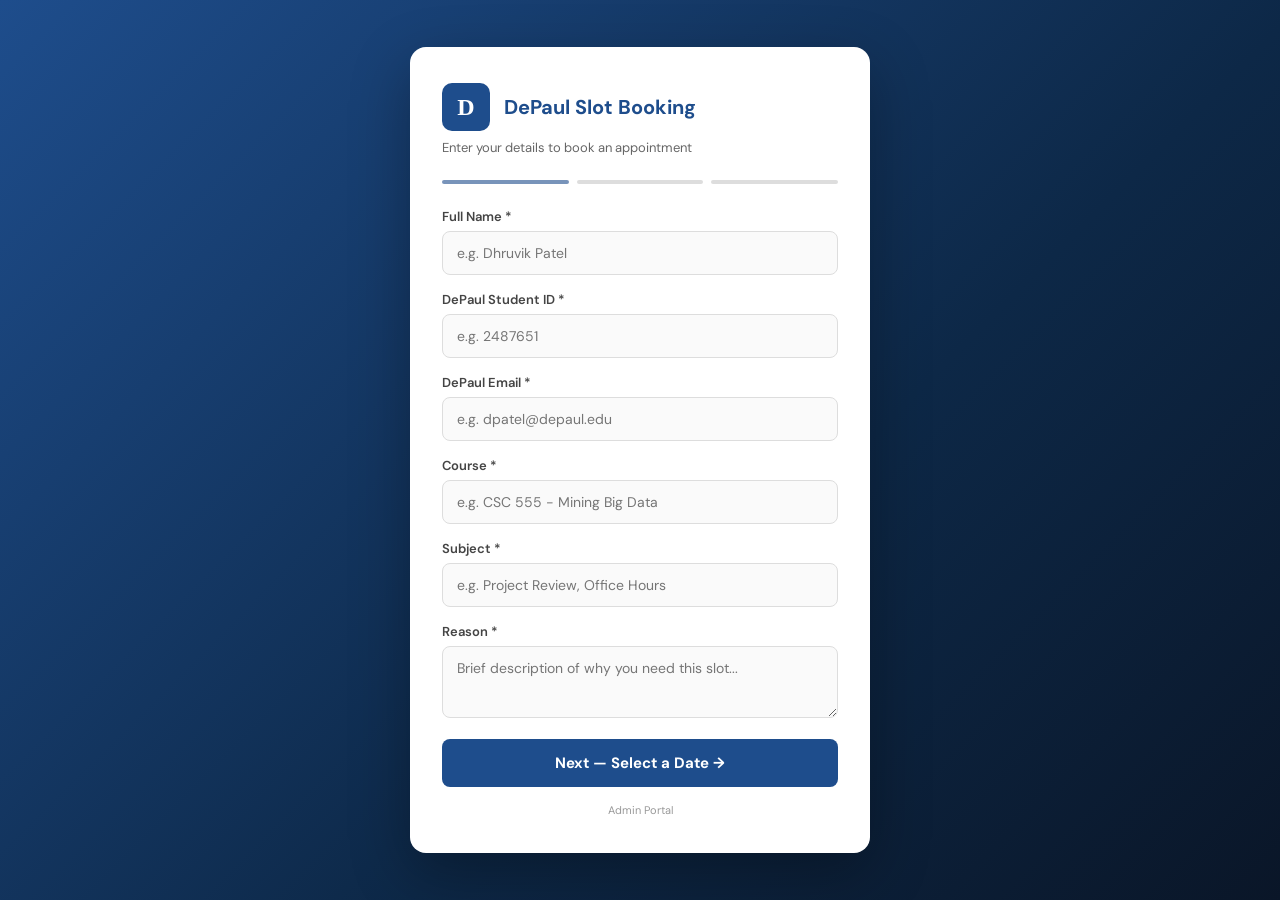
==== commit 5f792959: "Refactor saveToGitHub for better email handling Refactor saveToGitHub function to handle email notif" ====
--- a/index.html
+++ b/index.html
@@ -1,642 +1,1103 @@
 <!DOCTYPE html>
 <html lang="en">
+
 <head>
   <meta charset="UTF-8" />
   <meta name="viewport" content="width=device-width, initial-scale=1.0" />
   <title>DePaul Slot Booking</title>
-  <link rel="icon" href="data:image/svg+xml,<svg xmlns='http://www.w3.org/2000/svg' viewBox='0 0 32 32'><rect width='32' height='32' rx='6' fill='%231E4D8C'/><text x='16' y='23' text-anchor='middle' fill='white' font-size='20' font-family='Georgia'>D</text></svg>" />
   <link href="https://fonts.googleapis.com/css2?family=DM+Sans:wght@400;500;600;700&display=swap" rel="stylesheet" />
   <style>
-    :root{
-      --blue:#1E4D8C;--blue-dark:#0d2847;--blue-light:#e8f0fe;
-      --green:#d7f0d7;--green-accent:#2e7d32;
-      --red:#ffcdd2;--red-dark:#c62828;
-      --mine:#bbdefb;--mine-dark:#1565c0;
-      --bg:#f0f2f5;--card:#fff;--text:#1a1a2e;--muted:#666;--border:#e0e0e0;
-    }
-    *{margin:0;padding:0;box-sizing:border-box}
-    body{font-family:'DM Sans',sans-serif;background:var(--bg);color:var(--text);min-height:100vh;-webkit-font-smoothing:antialiased}
-
-    /* Screens */
-    .scr{display:none}
-    .scr.on{display:block}
-    .scr-center.on{display:flex;min-height:100vh;align-items:center;justify-content:center;padding:20px}
-    #s1.on{background:linear-gradient(135deg,var(--blue) 0%,var(--blue-dark) 60%,#0a1628 100%)}
-
-    /* Card */
-    .card{background:var(--card);border-radius:16px;padding:32px 28px;width:100%;max-width:460px;box-shadow:0 8px 32px rgba(0,0,0,.1)}
-    #s1 .card{box-shadow:0 20px 60px rgba(0,0,0,.3)}
-    @media(max-width:480px){.card{padding:24px 18px;border-radius:12px}}
-
-    .logo-row{display:flex;align-items:center;gap:12px;margin-bottom:6px}
-    .logo-icon{width:44px;height:44px;background:var(--blue);border-radius:10px;display:flex;align-items:center;justify-content:center;font-size:22px;font-weight:700;color:#fff;font-family:Georgia,serif;flex-shrink:0}
-    .card h1{font-size:19px;color:var(--blue)}
-    .card .sub{font-size:13px;color:var(--muted);margin:4px 0 20px}
-
-    /* Progress */
-    .prog{display:flex;gap:6px;margin-bottom:22px}
-    .prog span{flex:1;height:4px;border-radius:2px;background:#ddd}
-    .prog span.done{background:var(--blue)}
-    .prog span.now{background:var(--blue);opacity:.5}
+    :root {
+      --blue: #1E4D8C;
+      --blue-dark: #0d2847;
+      --blue-light: #e8f0fe;
+      --green: #d7f0d7;
+      --green-accent: #2e7d32;
+      --red: #ffcdd2;
+      --red-dark: #c62828;
+      --mine: #bbdefb;
+      --mine-dark: #1565c0;
+      --bg: #f0f2f5;
+      --card: #fff;
+      --text: #1a1a2e;
+      --muted: #666;
+      --border: #e0e0e0;
+    }
+
+    * {
+      margin: 0;
+      padding: 0;
+      box-sizing: border-box
+    }
+
+    body {
+      font-family: 'DM Sans', sans-serif;
+      background: var(--bg);
+      color: var(--text);
+      min-height: 100vh
+    }
+
+    .screen {
+      display: none
+    }
+
+    .screen.active {
+      display: block
+    }
+
+    .center-screen.active {
+      display: flex;
+      min-height: 100vh;
+      align-items: center;
+      justify-content: center;
+      padding: 24px
+    }
+
+    #step1.active {
+      background: linear-gradient(135deg, var(--blue) 0%, var(--blue-dark) 60%, #0a1628 100%)
+    }
+
+    /* Cards */
+    .card {
+      background: var(--card);
+      border-radius: 16px;
+      padding: 36px 32px;
+      width: 100%;
+      max-width: 460px;
+      box-shadow: 0 8px 32px rgba(0, 0, 0, .1)
+    }
+
+    #step1 .card {
+      box-shadow: 0 20px 60px rgba(0, 0, 0, .3)
+    }
+
+    .logo-row {
+      display: flex;
+      align-items: center;
+      gap: 14px;
+      margin-bottom: 8px
+    }
+
+    .logo-icon {
+      width: 48px;
+      height: 48px;
+      background: var(--blue);
+      border-radius: 10px;
+      display: flex;
+      align-items: center;
+      justify-content: center;
+      font-size: 24px;
+      font-weight: 700;
+      color: #fff;
+      font-family: Georgia, serif;
+      flex-shrink: 0
+    }
+
+    .card h1 {
+      font-size: 20px;
+      color: var(--blue)
+    }
+
+    .card .sub {
+      font-size: 13px;
+      color: var(--muted);
+      margin: 4px 0 24px
+    }
+
+    /* Steps indicator */
+    .steps-bar {
+      display: flex;
+      gap: 8px;
+      margin-bottom: 24px
+    }
+
+    .step-dot {
+      flex: 1;
+      height: 4px;
+      border-radius: 2px;
+      background: #ddd
+    }
+
+    .step-dot.done {
+      background: var(--blue)
+    }
+
+    .step-dot.active {
+      background: var(--blue);
+      opacity: .6
+    }
 
     /* Fields */
-    .fld{margin-bottom:14px}
-    .fld label{display:block;font-size:13px;font-weight:600;color:#444;margin-bottom:5px}
-    .fld input,.fld textarea{
-      width:100%;padding:11px 13px;font-size:14px;border:1.5px solid #ddd;border-radius:8px;
-      font-family:inherit;background:#fafafa;outline:none;transition:border .2s,box-shadow .2s;
-    }
-    .fld input:focus,.fld textarea:focus{border-color:var(--blue);background:#fff;box-shadow:0 0 0 3px rgba(30,77,140,.08)}
-    .fld textarea{min-height:68px;resize:vertical}
-    .fld-err{color:var(--red-dark);font-size:12px;margin-top:3px;display:none}
+    .field {
+      margin-bottom: 16px
+    }
+
+    .field label {
+      display: block;
+      font-size: 13px;
+      font-weight: 600;
+      color: #444;
+      margin-bottom: 6px
+    }
+
+    .field input,
+    .field textarea {
+      width: 100%;
+      padding: 12px 14px;
+      font-size: 14px;
+      border: 1px solid #ddd;
+      border-radius: 8px;
+      font-family: inherit;
+      background: #fafafa;
+      outline: none;
+      transition: border .2s;
+    }
+
+    .field input:focus,
+    .field textarea:focus {
+      border-color: var(--blue);
+      background: #fff
+    }
+
+    .field textarea {
+      min-height: 72px;
+      resize: vertical
+    }
+
+    .error-msg {
+      color: var(--red-dark);
+      font-size: 12px;
+      margin-top: 4px;
+      display: none
+    }
 
     /* Buttons */
-    .btn{
-      display:block;width:100%;padding:13px 20px;font-size:14px;font-weight:700;
-      border:none;border-radius:8px;cursor:pointer;font-family:inherit;transition:all .2s;text-align:center;
-    }
-    .btn-p{color:#fff;background:var(--blue)}
-    .btn-p:hover{background:var(--blue-dark)}
-    .btn-o{color:var(--blue);background:#fff;border:1.5px solid #ddd;margin-top:8px}
-    .btn-o:hover{background:#f5f5f5}
-    .btn:disabled{opacity:.45;cursor:not-allowed}
-
-    /* Date cards */
-    .dg{display:grid;grid-template-columns:repeat(2,1fr);gap:10px;margin-bottom:18px}
-    .dc{
-      padding:14px 10px;border:2px solid var(--border);border-radius:10px;text-align:center;
-      cursor:pointer;transition:all .15s;background:#fafafa;user-select:none;
-    }
-    .dc:hover:not(.dis){border-color:var(--blue);background:var(--blue-light)}
-    .dc.sel{border-color:var(--blue);background:var(--blue-light);box-shadow:0 0 0 3px rgba(30,77,140,.12)}
-    .dc .dn{font-size:14px;font-weight:700;color:var(--text)}
-    .dc .dd{font-size:12px;color:var(--muted);margin-top:2px}
-    .dc .sc{font-size:11px;margin-top:5px;font-weight:600}
-    .dc .sc.av{color:var(--green-accent)}
-    .dc .sc.na{color:var(--red-dark)}
-    .dc.dis{opacity:.35;cursor:not-allowed;pointer-events:none}
-
-    /* Time cards */
-    .tg{display:grid;grid-template-columns:repeat(2,1fr);gap:8px;margin-bottom:18px}
-    @media(min-width:480px){.tg{grid-template-columns:repeat(3,1fr)}}
-    .tc{
-      padding:12px 6px;border:2px solid var(--border);border-radius:8px;text-align:center;
-      cursor:pointer;transition:all .15s;font-size:13px;font-weight:600;user-select:none;
-    }
-    .tc.op{background:var(--green);border-color:#c8e6c9}
-    .tc.op:hover{border-color:var(--green-accent);background:#c8e6c9}
-    .tc.tk{background:var(--red);border-color:#ef9a9a;cursor:not-allowed;opacity:.55}
-    .tc.yr{background:var(--mine);border-color:var(--mine-dark)}
-    .tc.sl{border-color:var(--blue);background:var(--blue-light);box-shadow:0 0 0 3px rgba(30,77,140,.12)}
-    .tc .st{font-size:10px;font-weight:400;color:var(--muted);margin-top:2px}
+    .btn {
+      padding: 14px 24px;
+      font-size: 15px;
+      font-weight: 700;
+      border: none;
+      border-radius: 8px;
+      cursor: pointer;
+      font-family: inherit;
+      transition: all .2s;
+      width: 100%
+    }
+
+    .btn-primary {
+      color: #fff;
+      background: var(--blue)
+    }
+
+    .btn-primary:hover {
+      background: var(--blue-dark)
+    }
+
+    .btn-outline {
+      color: var(--blue);
+      background: #fff;
+      border: 1px solid #ddd
+    }
+
+    .btn-outline:hover {
+      background: #f5f5f5
+    }
+
+    .btn:disabled {
+      opacity: .5;
+      cursor: not-allowed
+    }
+
+    /* Date picker grid */
+    .date-grid {
+      display: grid;
+      grid-template-columns: repeat(2, 1fr);
+      gap: 10px;
+      margin-bottom: 20px
+    }
+
+    .date-card {
+      padding: 16px 12px;
+      border: 2px solid var(--border);
+      border-radius: 10px;
+      text-align: center;
+      cursor: pointer;
+      transition: all .15s;
+      background: #fafafa;
+    }
+
+    .date-card:hover {
+      border-color: var(--blue);
+      background: var(--blue-light)
+    }
+
+    .date-card.selected {
+      border-color: var(--blue);
+      background: var(--blue-light);
+      box-shadow: 0 0 0 3px rgba(30, 77, 140, .15)
+    }
+
+    .date-card .day-name {
+      font-size: 14px;
+      font-weight: 700;
+      color: var(--text)
+    }
+
+    .date-card .day-date {
+      font-size: 12px;
+      color: var(--muted);
+      margin-top: 2px
+    }
+
+    .date-card .slot-count {
+      font-size: 11px;
+      color: var(--green-accent);
+      margin-top: 6px;
+      font-weight: 600
+    }
+
+    .date-card.disabled {
+      opacity: .4;
+      cursor: not-allowed;
+      pointer-events: none
+    }
+
+    /* Time slot grid */
+    .time-grid {
+      display: grid;
+      grid-template-columns: repeat(2, 1fr);
+      gap: 8px;
+      margin-bottom: 20px
+    }
+
+    @media(min-width:500px) {
+      .time-grid {
+        grid-template-columns: repeat(3, 1fr)
+      }
+    }
+
+    .time-card {
+      padding: 14px 8px;
+      border: 2px solid var(--border);
+      border-radius: 8px;
+      text-align: center;
+      cursor: pointer;
+      transition: all .15s;
+      font-size: 13px;
+      font-weight: 600;
+    }
+
+    .time-card.open {
+      background: var(--green);
+      border-color: #c8e6c9
+    }
+
+    .time-card.open:hover {
+      border-color: var(--green-accent);
+      background: #c8e6c9
+    }
+
+    .time-card.taken {
+      background: var(--red);
+      border-color: #ef9a9a;
+      cursor: not-allowed;
+      opacity: .6
+    }
+
+    .time-card.yours {
+      background: var(--mine);
+      border-color: var(--mine-dark)
+    }
+
+    .time-card.selected {
+      border-color: var(--blue);
+      background: var(--blue-light);
+      box-shadow: 0 0 0 3px rgba(30, 77, 140, .15)
+    }
+
+    .time-card .status {
+      font-size: 10px;
+      font-weight: 400;
+      color: var(--muted);
+      margin-top: 2px
+    }
 
     /* Confirmation */
-    .cc{text-align:center;max-width:480px}
-    .cc .ck{font-size:48px;margin-bottom:10px}
-    .cc h2{font-size:21px;color:var(--blue);margin-bottom:5px}
-    .cc .st{font-size:13px;color:var(--muted);margin-bottom:20px}
-    .db{background:#f8f9fb;border-radius:8px;padding:14px;margin-bottom:16px;text-align:left;border:1px solid #e8eaed}
-    .dr{display:flex;justify-content:space-between;padding:4px 0;font-size:13px;border-bottom:1px solid #f0f0f0;gap:8px}
-    .dr:last-child{border-bottom:none}
-    .dr .l{font-weight:600;color:var(--muted);flex-shrink:0}
-    .dr .v{text-align:right;word-break:break-word}
-    .es{padding:12px;border-radius:8px;margin-bottom:16px;text-align:left;font-size:12px;line-height:1.5}
-    .es-ok{background:#e8f5e9;border:1px solid #c8e6c9;color:#2e7d32}
-    .es-no{background:#fff3e0;border:1px solid #ffe0b2;color:#e65100}
-
-    /* Loading & toast */
-    .ov{position:fixed;inset:0;background:rgba(240,242,245,.93);display:none;align-items:center;justify-content:center;z-index:100;flex-direction:column;gap:10px}
-    .ov.on{display:flex}
-    .sp{width:32px;height:32px;border:3px solid #ddd;border-top-color:var(--blue);border-radius:50%;animation:spin .6s linear infinite}
-    .lt{font-size:13px;color:var(--muted)}
-    @keyframes spin{to{transform:rotate(360deg)}}
-    .tt{
-      position:fixed;bottom:20px;left:50%;transform:translateX(-50%);background:#333;color:#fff;
-      padding:10px 22px;border-radius:8px;font-size:13px;z-index:200;display:none;max-width:90vw;text-align:center;
+    .confirm-card {
+      text-align: center;
+      max-width: 480px
+    }
+
+    .confirm-card .check {
+      font-size: 52px;
+      margin-bottom: 12px
+    }
+
+    .confirm-card h2 {
+      font-size: 22px;
+      color: var(--blue);
+      margin-bottom: 6px
+    }
+
+    .confirm-card .sub-text {
+      font-size: 13px;
+      color: var(--muted);
+      margin-bottom: 24px
+    }
+
+    .details-box {
+      background: #f8f9fb;
+      border-radius: 8px;
+      padding: 16px;
+      margin-bottom: 20px;
+      text-align: left;
+      border: 1px solid #e8eaed
+    }
+
+    .detail-row {
+      display: flex;
+      justify-content: space-between;
+      padding: 5px 0;
+      font-size: 13px;
+      border-bottom: 1px solid #f0f0f0
+    }
+
+    .detail-row:last-child {
+      border-bottom: none
+    }
+
+    .detail-row .lbl {
+      font-weight: 600;
+      color: var(--muted);
+      flex-shrink: 0;
+      margin-right: 12px
+    }
+
+    .detail-row .val {
+      text-align: right;
+      word-break: break-word
+    }
+
+    .email-status {
+      padding: 14px;
+      border-radius: 8px;
+      margin-bottom: 20px;
+      text-align: left;
+      font-size: 12px;
+      line-height: 1.6
+    }
+
+    .email-ok {
+      background: #e8f5e9;
+      border: 1px solid #c8e6c9;
+      color: #2e7d32
+    }
+
+    .email-fail {
+      background: #fff3e0;
+      border: 1px solid #ffe0b2;
+      color: #e65100
+    }
+
+    /* Loading & Toast */
+    .loading-overlay {
+      position: fixed;
+      inset: 0;
+      background: rgba(240, 242, 245, .92);
+      display: none;
+      align-items: center;
+      justify-content: center;
+      z-index: 100;
+      flex-direction: column;
+      gap: 12px
+    }
+
+    .loading-overlay.on {
+      display: flex
+    }
+
+    .spinner {
+      width: 36px;
+      height: 36px;
+      border: 3px solid #ddd;
+      border-top-color: var(--blue);
+      border-radius: 50%;
+      animation: spin .6s linear infinite
+    }
+
+    .loading-text {
+      font-size: 13px;
+      color: var(--muted)
+    }
+
+    @keyframes spin {
+      to {
+        transform: rotate(360deg)
+      }
+    }
+
+    .toast {
+      position: fixed;
+      bottom: 24px;
+      left: 50%;
+      transform: translateX(-50%);
+      background: #333;
+      color: #fff;
+      padding: 12px 24px;
+      border-radius: 8px;
+      font-size: 13px;
+      z-index: 200;
+      display: none
+    }
+
+    /* Calendar UI */
+    .cal-container {
+      margin-bottom: 20px;
+    }
+
+    .cal-header {
+      display: flex;
+      align-items: center;
+      justify-content: space-between;
+      margin-bottom: 16px;
+    }
+
+    .cal-month {
+      font-size: 16px;
+      font-weight: 700;
+      color: var(--blue);
+    }
+
+    .cal-nav {
+      display: flex;
+      gap: 6px;
+    }
+
+    .cal-btn {
+      background: #fff;
+      border: 1px solid #ddd;
+      border-radius: 6px;
+      width: 32px;
+      height: 32px;
+      display: flex;
+      align-items: center;
+      justify-content: center;
+      cursor: pointer;
+      transition: all .15s;
+    }
+
+    .cal-btn:hover {
+      background: #f5f5f5;
+      border-color: var(--blue);
+      color: var(--blue);
+    }
+
+    .cal-grid {
+      display: grid;
+      grid-template-columns: repeat(7, 1fr);
+      gap: 4px;
+    }
+
+    .cal-day-label {
+      font-size: 10px;
+      font-weight: 700;
+      color: var(--muted);
+      text-align: center;
+      padding-bottom: 8px;
+      text-transform: uppercase;
+      letter-spacing: 0.5px;
+    }
+
+    .cal-item {
+      aspect-ratio: 1;
+      display: flex;
+      flex-direction: column;
+      align-items: center;
+      justify-content: center;
+      border-radius: 8px;
+      cursor: pointer;
+      position: relative;
+      transition: all .15s;
+      border: 1px solid transparent;
+      user-select: none;
+    }
+
+    .cal-num {
+      font-size: 13px;
+      font-weight: 600;
+    }
+
+    .cal-item.other {
+      opacity: 0.3;
+      pointer-events: none;
+    }
+
+    .cal-item.past {
+      opacity: 0.2;
+      pointer-events: none;
+      background: #f5f5f5;
+    }
+
+    .cal-item.restricted {
+      background: #f9f9f9;
+      color: #ccc;
+      cursor: not-allowed;
+      pointer-events: none;
+    }
+
+    .cal-item.selectable {
+      background: #fff;
+      border-color: #f0f0f0;
+    }
+
+    .cal-item.selectable:hover {
+      border-color: var(--blue);
+      background: var(--blue-light);
+    }
+
+    .cal-item.selected {
+      background: var(--blue);
+      color: #fff;
+      border-color: var(--blue);
+      box-shadow: 0 4px 12px rgba(30, 77, 140, 0.25);
+      transform: translateY(-1px);
+    }
+
+    .cal-item.today {
+      border-color: var(--blue);
+      border-style: dashed;
+    }
+
+    .avail-text {
+      font-size: 8px;
+      margin-top: 2px;
+      font-weight: 600;
+      color: var(--green-accent);
+    }
+
+    .cal-item.selected .avail-text {
+      color: rgba(255, 255, 255, 0.9);
+    }
+
+    .cal-item.full .avail-text {
+      color: var(--red-dark);
     }
   </style>
 </head>
+
 <body>
 
-<div class="ov" id="ov"><div class="sp"></div><div class="lt" id="lt">Loading...</div></div>
-<div class="tt" id="tt"></div>
-
-
-<!-- ============ STEP 1: STUDENT INFO ============ -->
-<div id="s1" class="scr scr-center on">
-  <div class="card">
-    <div class="logo-row"><div class="logo-icon">D</div><h1>DePaul Slot Booking</h1></div>
-    <p class="sub">Enter your details to book an appointment</p>
-    <div class="prog"><span class="now"></span><span></span><span></span></div>
-
-    <div class="fld"><label>Full Name *</label><input id="fn" placeholder="e.g. Dhruvik Patel" autocomplete="name" /></div>
-    <div class="fld"><label>DePaul Student ID *</label><input id="fi" placeholder="e.g. 2487651" autocomplete="off" /></div>
-    <div class="fld">
-      <label>DePaul Email *</label>
-      <input id="fe" type="email" placeholder="e.g. dpatel@depaul.edu" autocomplete="email" />
-      <div class="fld-err" id="ee">Please use a @depaul.edu email</div>
+  <div class="loading-overlay" id="loading">
+    <div class="spinner"></div>
+    <div class="loading-text" id="loading-text">Loading...</div>
+  </div>
+  <div class="toast" id="toast"></div>
+
+  <!-- ==================== STEP 1: STUDENT INFO ==================== -->
+  <div id="step1" class="screen center-screen active">
+    <div class="card">
+      <div class="logo-row">
+        <div class="logo-icon">D</div>
+        <h1>DePaul Slot Booking</h1>
+      </div>
+      <p class="sub">Enter your details to book an appointment</p>
+
+      <div class="steps-bar">
+        <div class="step-dot active"></div>
+        <div class="step-dot"></div>
+        <div class="step-dot"></div>
+      </div>
+
+      <div class="field">
+        <label>Full Name *</label>
+        <input type="text" id="f-name" placeholder="e.g. Dhruvik Patel" />
+      </div>
+      <div class="field">
+        <label>DePaul Student ID *</label>
+        <input type="text" id="f-id" placeholder="e.g. 2487651" />
+      </div>
+      <div class="field">
+        <label>DePaul Email *</label>
+        <input type="email" id="f-email" placeholder="e.g. dpatel@depaul.edu" />
+        <div class="error-msg" id="email-err">Please use a @depaul.edu email</div>
+      </div>
+      <div class="field">
+        <label>Course *</label>
+        <input type="text" id="f-course" placeholder="e.g. CSC 555 - Mining Big Data" />
+      </div>
+      <div class="field">
+        <label>Subject *</label>
+        <input type="text" id="f-subject" placeholder="e.g. Project Review, Office Hours" />
+      </div>
+      <div class="field">
+        <label>Reason *</label>
+        <textarea id="f-reason" placeholder="Brief description of why you need this slot..."></textarea>
+      </div>
+
+      <button class="btn btn-primary" onclick="goStep2()">Next — Select a Date →</button>
+      <p style="text-align:center;margin-top:16px;font-size:11px;color:#999"><a href="admin.html" style="color:#999;text-decoration:none">Admin Portal</a></p>
     </div>
-    <div class="fld"><label>Course *</label><input id="fc" placeholder="e.g. CSC 555 - Mining Big Data" /></div>
-    <div class="fld"><label>Subject *</label><input id="fs" placeholder="e.g. Project Review, Office Hours" /></div>
-    <div class="fld"><label>Reason *</label><textarea id="fr" placeholder="Brief description of why you need this slot..."></textarea></div>
-
-    <button class="btn btn-p" onclick="toStep2()">Next — Select a Date →</button>
   </div>
-</div>
-
-
-<!-- ============ STEP 2: SELECT DATE ============ -->
-<div id="s2" class="scr scr-center">
-  <div class="card">
-    <div class="logo-row"><div class="logo-icon">D</div><h1>Select a Date</h1></div>
-    <p class="sub" id="s2u"></p>
-    <div class="prog"><span class="done"></span><span class="now"></span><span></span></div>
-    <div class="dg" id="dg"></div>
-    <button class="btn btn-p" id="b2" disabled onclick="toStep3()">Next — Choose a Time Slot →</button>
-    <button class="btn btn-o" onclick="go('s1')">← Back</button>
+
+  <!-- ==================== STEP 2: SELECT DATE ==================== -->
+  <div id="step2" class="screen center-screen">
+    <div class="card">
+      <div class="logo-row">
+        <div class="logo-icon">D</div>
+        <h1>Select a Date</h1>
+      </div>
+      <p class="sub" id="step2-user"></p>
+
+      <div class="steps-bar">
+        <div class="step-dot done"></div>
+        <div class="step-dot active"></div>
+        <div class="step-dot"></div>
+      </div>
+
+      <div class="cal-container">
+        <div class="cal-header">
+          <div class="cal-month" id="cal-month-name">April 2026</div>
+          <div class="cal-nav">
+            <button class="cal-btn" onclick="changeMonth(-1)">←</button>
+            <button class="cal-btn" onclick="changeMonth(1)">→</button>
+          </div>
+        </div>
+        <div class="cal-grid" id="calendar-grid"></div>
+      </div>
+
+      <button class="btn btn-primary" id="btn-to-step3" disabled onclick="goStep3()">Next — Choose a Time Slot
+        →</button>
+      <button class="btn btn-outline" style="margin-top:8px" onclick="showScreen('step1')">← Back</button>
+    </div>
   </div>
-</div>
-
-
-<!-- ============ STEP 3: SELECT TIME ============ -->
-<div id="s3" class="scr scr-center">
-  <div class="card" style="max-width:520px">
-    <div class="logo-row"><div class="logo-icon">D</div><h1>Choose Your Slot</h1></div>
-    <p class="sub" id="s3u"></p>
-    <div class="prog"><span class="done"></span><span class="done"></span><span class="now"></span></div>
-    <div class="tg" id="tg"></div>
-    <button class="btn btn-p" id="b3" disabled onclick="book()">Confirm Booking</button>
-    <button class="btn btn-o" onclick="go('s2')">← Back to Dates</button>
+
+  <!-- ==================== STEP 3: SELECT TIME SLOT ==================== -->
+  <div id="step3" class="screen center-screen">
+    <div class="card" style="max-width:520px">
+      <div class="logo-row">
+        <div class="logo-icon">D</div>
+        <h1>Choose Your Slot</h1>
+      </div>
+      <p class="sub" id="step3-info"></p>
+
+      <div class="steps-bar">
+        <div class="step-dot done"></div>
+        <div class="step-dot done"></div>
+        <div class="step-dot active"></div>
+      </div>
+
+      <div class="time-grid" id="time-grid"></div>
+
+      <button class="btn btn-primary" id="btn-book" disabled onclick="submitBooking()">Confirm Booking</button>
+      <button class="btn btn-outline" style="margin-top:8px" onclick="showScreen('step2')">← Back to Dates</button>
+    </div>
   </div>
-</div>
-
-
-<!-- ============ STEP 4: CONFIRMATION ============ -->
-<div id="s4" class="scr scr-center">
-  <div class="card cc">
-    <div class="ck">✅</div>
-    <h2>Booking Confirmed!</h2>
-    <p class="st">Your appointment has been saved.</p>
-    <div class="db" id="cd"></div>
-    <div id="eb"></div>
-    <button class="btn btn-p" onclick="again()">Book Another Slot</button>
-    <button class="btn btn-o" onclick="location.reload()">Start Over</button>
+
+  <!-- ==================== STEP 4: CONFIRMATION ==================== -->
+  <div id="step4" class="screen center-screen">
+    <div class="card confirm-card">
+      <div class="check">✅</div>
+      <h2>Booking Confirmed!</h2>
+      <p class="sub-text">Your appointment has been saved.</p>
+      <div class="details-box" id="confirm-details"></div>
+      <div id="email-status-box"></div>
+      <button class="btn btn-primary" onclick="bookAnother()">Book Another Slot</button>
+    </div>
   </div>
-</div>
-
-
-<script>
-// ================================================================
-// ▼▼▼ CONFIG — UPDATE THESE VALUES FOR YOUR REPO ▼▼▼
-// ================================================================
-const C = {
-  // ---- GitHub (required for saving bookings) ----
-  GH_OWNER:  'betahubdepaul-byte',   // ← your GitHub username
-  GH_REPO:   'depaul-slot-booking',    // ← your repo name
-  GH_BRANCH: 'main',
-  GH_PATH:   'data/bookings.json',
-  GH_TOKEN:  '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',                       // ← your fine-grained PAT
-
-  // Note: Emails are securely sent using a GitHub Action and send_email.py
-  // Make sure to add GMAIL_EMAIL, GMAIL_APP_PASSWORD, and ADMIN_EMAIL to your GitHub Repository Secrets.
-};
-// ================================================================
-// ▲▲▲ END CONFIG ▲▲▲
-// ================================================================
-
-
-// --- State ---
-let stu = {};          // student info
-let bk = [];           // all bookings array
-let sha = null;        // GitHub file SHA (needed for updates)
-let selDate = null;    // selected date object
-let selSlot = null;    // selected time slot object
-
-
-// ================================================================
-// STEP 1 → 2: Validate info, load bookings, show dates
-// ================================================================
-function toStep2() {
-  const n = g('fn'), i = g('fi'), e = g('fe'), c = g('fc'), s = g('fs'), r = g('fr');
-
-  // Validate all fields filled
-  if (!n||!i||!e||!c||!s||!r) { toast('Please fill in all fields'); return; }
-
-  // Validate email
-  if (!e.toLowerCase().endsWith('@depaul.edu')) {
-    document.getElementById('ee').style.display = 'block';
-    document.getElementById('fe').focus();
-    return;
-  }
-  document.getElementById('ee').style.display = 'none';
-
-  stu = { name:n, id:i, email:e.toLowerCase(), course:c, subject:s, reason:r };
-  selDate = null;
-  selSlot = null;
-
-  loadBk().then(() => {
-    renderDates();
-    document.getElementById('s2u').textContent = n + ' · ' + stu.email;
-    go('s2');
-  });
-}
-
-function g(id) { return document.getElementById(id).value.trim(); }
-
-
-// ================================================================
-// STEP 2: DATE SELECTION (Mon–Thu of current week)
-// ================================================================
-const DAYS = ['Monday','Tuesday','Wednesday','Thursday'];
-
-function weekDates() {
-  const now = new Date();
-  const wd = now.getDay(); // 0=Sun
-  const mon = new Date(now);
-  mon.setDate(now.getDate() - (wd === 0 ? 6 : wd - 1));
-  mon.setHours(0,0,0,0);
-
-  return DAYS.map((name, i) => {
-    const d = new Date(mon);
-    d.setDate(mon.getDate() + i);
-    const yyyy = d.getFullYear();
-    const mm = String(d.getMonth()+1).padStart(2,'0');
-    const dd = String(d.getDate()).padStart(2,'0');
-    return {
-      name,
-      iso: `${yyyy}-${mm}-${dd}`,
-      display: d.toLocaleDateString('en-US',{weekday:'short',month:'short',day:'numeric',year:'numeric'}),
-      shortDisplay: d.toLocaleDateString('en-US',{month:'short',day:'numeric'}),
+
+
+  <script>
+    // ================================================================
+    // CONFIG — UPDATE THESE FOR YOUR SETUP
+    // ================================================================
+    const CONFIG = {
+      GITHUB_OWNER: 'betahubdepaul-byte',
+      GITHUB_REPO: 'depaul-slot-booking',
+      GITHUB_BRANCH: 'main',
+      DATA_PATH: 'data/bookings.json',
+      GT_TOKEN: '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',
+      ADMIN_EMAIL: 'dmalaviy@depaul.edu',
     };
-  });
-}
-
-function slotsFor(iso) {
-  return 12 - bk.filter(b => b.dayDate === iso).length; // 12 total slots per day
-}
-
-function renderDates() {
-  const days = weekDates();
-  const today = new Date();
-  today.setHours(0,0,0,0);
-  const todayISO = today.toISOString().split('T')[0];
-
-  let h = '';
-  days.forEach(d => {
-    const avail = slotsFor(d.iso);
-    const past = d.iso < todayISO;
-    const full = avail <= 0;
-    const off = past || full;
-    const sel = selDate && selDate.iso === d.iso;
-
-    h += `<div class="dc${off?' dis':''}${sel?' sel':''}" ${off?'':`onclick="pickDate('${d.name}','${d.iso}','${d.display}')"`}>
-      <div class="dn">${d.name}</div>
-      <div class="dd">${d.shortDisplay}</div>
-      <div class="sc ${off?'na':'av'}">${past?'Past':full?'Full':avail+' slots open'}</div>
-    </div>`;
-  });
-  document.getElementById('dg').innerHTML = h;
-  document.getElementById('b2').disabled = !selDate;
-}
-
-function pickDate(name, iso, display) {
-  selDate = { name, iso, display };
-  selSlot = null;
-  renderDates();
-}
-
-
-// ================================================================
-// STEP 2 → 3: Show time slots for selected date
-// ================================================================
-function toStep3() {
-  if (!selDate) return;
-  renderTimes();
-  document.getElementById('s3u').textContent =
-    selDate.name + ', ' + selDate.display + ' · ' + stu.name;
-  go('s3');
-}
-
-
-// ================================================================
-// STEP 3: TIME SLOT SELECTION (10:00–16:00, 30-min each)
-// ================================================================
-function allSlots() {
-  const s = [];
-  for (let h=10; h<16; h++) {
-    for (let m=0; m<60; m+=30) {
-      const sh=String(h).padStart(2,'0'), sm=String(m).padStart(2,'0');
-      const et=h*60+m+30;
-      const eh=String(Math.floor(et/60)).padStart(2,'0'), em=String(et%60).padStart(2,'0');
-      s.push({ id:`${sh}${sm}`, range:`${sh}:${sm} – ${eh}:${em}` });
-    }
-  }
-  return s;
-}
-
-function renderTimes() {
-  const slots = allSlots();
-  let h = '';
-  slots.forEach(sl => {
-    const b = bk.find(x => x.dayDate===selDate.iso && x.slotId===sl.id);
-    const yours = b && b.email===stu.email;
-    const sel = selSlot && selSlot.id===sl.id;
-
-    if (yours) {
-      h += `<div class="tc yr">${sl.range}<div class="st">Your booking</div></div>`;
-    } else if (b) {
-      h += `<div class="tc tk">${sl.range}<div class="st">Taken</div></div>`;
-    } else {
-      h += `<div class="tc ${sel?'sl':'op'}" onclick="pickTime('${sl.id}','${sl.range}')">
-        ${sl.range}<div class="st">${sel?'Selected ✓':'Available'}</div></div>`;
-    }
-  });
-  document.getElementById('tg').innerHTML = h;
-  document.getElementById('b3').disabled = !selSlot;
-}
-
-function pickTime(id, range) {
-  selSlot = { id, range };
-  renderTimes();
-}
-
-
-// ================================================================
-// BOOK — save to GitHub + send email
-// ================================================================
-async function book() {
-  if (!selDate || !selSlot) return;
-
-  // --- 1. Re-fetch bookings to prevent double-booking ---
-  ld(true, 'Checking availability...');
-  try {
-    await loadBk();
-  } catch(e) {
-    console.warn('Re-fetch failed, proceeding with local data');
-  }
-
-  const conflict = bk.find(x => x.dayDate===selDate.iso && x.slotId===selSlot.id);
-  if (conflict) {
-    ld(false);
-    toast('This slot was just booked! Please choose another.');
-    renderTimes();
-    return;
-  }
-
-  // --- 2. Create booking object ---
-  const entry = {
-    id:         Date.now().toString(),
-    name:       stu.name,
-    email:      stu.email,
-    studentId:  stu.id,
-    course:     stu.course,
-    subject:    stu.subject,
-    reason:     stu.reason,
-    day:        selDate.name,
-    dayDate:    selDate.iso,
-    dayDisplay: selDate.display,
-    slotId:     selSlot.id,
-    timeRange:  selSlot.range,
-    bookedAt:   new Date().toISOString(),
-  };
-
-  bk.push(entry);
-
-  // --- 3. Save to GitHub ---
-  ld(true, 'Saving booking...');
-  let ghOk = false;
-  try {
-    ghOk = await saveBk(entry);
-  } catch(e) {
-    console.error('GitHub save error:', e);
-  }
-
-  // --- 4. Send confirmation email ---
-  ld(true, 'Sending confirmation email...');
-  let emOk = false;
-  try {
-    emOk = await sendMail(entry);
-  } catch(e) {
-    console.error('Email error:', e);
-  }
-
-  ld(false);
-
-  // --- 5. Show confirmation ---
-  document.getElementById('cd').innerHTML = [
-    ['Name', entry.name],
-    ['Email', entry.email],
-    ['Student ID', entry.studentId],
-    ['Course', entry.course],
-    ['Subject', entry.subject],
-    ['Reason', entry.reason],
-    ['Date', entry.day + ', ' + entry.dayDisplay],
-    ['Time Slot', entry.timeRange],
-    ['Booked At', new Date(entry.bookedAt).toLocaleString()],
-  ].map(([l,v])=>`<div class="dr"><span class="l">${l}</span><span class="v">${v}</span></div>`).join('');
-
-  let statusHTML = '';
-  if (ghOk && emOk) {
-    statusHTML = `<div class="es es-ok"><strong>✅ Saved to GitHub & email triggered!</strong><br>Confirmation will be sent to ${entry.email} via GitHub Actions.</div>`;
-  } else if (ghOk && !emOk) {
-    statusHTML = `<div class="es es-no"><strong>✅ Saved to GitHub</strong><br>⚠️ Email trigger failed. Please check your GitHub token. Booking is still saved.</div>`;
-  } else if (!ghOk && emOk) {
-    statusHTML = `<div class="es es-no"><strong>⚠️ GitHub save failed</strong> — check token. Email trigger was sent.</div>`;
-  } else {
-    statusHTML = `<div class="es es-no"><strong>⚠️ Saved locally only</strong><br>Set GitHub token in the CONFIG section of index.html to enable saving and emails.</div>`;
-  }
-  document.getElementById('eb').innerHTML = statusHTML;
-
-  go('s4');
-}
-
-function again() {
-  selDate = null;
-  selSlot = null;
-  loadBk().then(() => { renderDates(); go('s2'); });
-}
-
-
-// ================================================================
-// GITHUB API — Read & write data/bookings.json
-// ================================================================
-function ghUrl() {
-  return `https://api.github.com/repos/${C.GH_OWNER}/${C.GH_REPO}/contents/${C.GH_PATH}`;
-}
-function ghH() {
-  const h = { 'Accept':'application/vnd.github.v3+json' };
-  if (C.GH_TOKEN) h['Authorization'] = 'Bearer ' + C.GH_TOKEN;
-  return h;
-}
-
-async function loadBk() {
-  ld(true, 'Loading bookings...');
-  try {
-    // Try GitHub API first (works with token, gives us SHA)
-    if (C.GH_TOKEN) {
-      const r = await fetch(ghUrl()+'?ref='+C.GH_BRANCH, {headers:ghH()});
-      if (r.ok) {
-        const d = await r.json();
-        sha = d.sha;
-        const raw = atob(d.content.replace(/\n/g,''));
-        try { bk = JSON.parse(raw); } catch { bk = []; }
-        ld(false);
+
+
+    // ================================================================
+    // STATE
+    // ================================================================
+    let student = {};
+    let bookings = [];
+    let fileSha = null;
+    let selectedDate = null;  // { name, date, display }
+    let selectedSlot = null;  // { id, range }
+    let viewMonth = new Date().getMonth();
+    let viewYear = new Date().getFullYear();
+
+
+    // ================================================================
+    // STEP 1 → STEP 2
+    // ================================================================
+    function goStep2() {
+      const name = v('f-name');
+      const id = v('f-id');
+      const email = v('f-email');
+      const course = v('f-course');
+      const subject = v('f-subject');
+      const reason = v('f-reason');
+
+      if (!name || !id || !email || !course || !subject || !reason) {
+        toast('Please fill in all fields'); return;
+      }
+      if (!email.endsWith('@depaul.edu')) {
+        document.getElementById('email-err').style.display = 'block'; return;
+      }
+      document.getElementById('email-err').style.display = 'none';
+
+      student = { name, id, email, course, subject, reason };
+      selectedDate = null;
+      selectedSlot = null;
+
+      loadBookings().then(() => {
+        renderCalendar();
+        document.getElementById('step2-user').textContent = `${name} · ${email}`;
+        showScreen('step2');
+      });
+    }
+
+    function v(id) { return document.getElementById(id).value.trim(); }
+
+
+    // ================================================================
+    // STEP 2: CALENDAR SELECTION
+    // ================================================================
+    function changeMonth(delta) {
+      viewMonth += delta;
+      if (viewMonth < 0) { viewMonth = 11; viewYear--; }
+      if (viewMonth > 11) { viewMonth = 0; viewYear++; }
+      renderCalendar();
+    }
+
+    function countAvailable(dayDate) {
+      const totalSlots = 12; // 10:00-16:00 in 30-min = 12 slots
+      const booked = bookings.filter(b => b.dayDate === dayDate).length;
+      return totalSlots - booked;
+    }
+
+    function renderCalendar() {
+      const container = document.getElementById('calendar-grid');
+      if (!container) return;
+
+      const monthNames = ["January", "February", "March", "April", "May", "June", "July", "August", "September", "October", "November", "December"];
+      document.getElementById('cal-month-name').textContent = `${monthNames[viewMonth]} ${viewYear}`;
+
+      const firstDay = new Date(viewYear, viewMonth, 1).getDay();
+      const daysInMonth = new Date(viewYear, viewMonth + 1, 0).getDate();
+      const today = new Date();
+      today.setHours(0, 0, 0, 0);
+
+      let html = '';
+      ['S', 'M', 'T', 'W', 'T', 'F', 'S'].forEach(d => html += `<div class="cal-day-label">${d}</div>`);
+
+      // Fill empty days for current month offset
+      for (let i = 0; i < firstDay; i++) html += '<div class="cal-item other"></div>';
+
+      for (let d = 1; d <= daysInMonth; d++) {
+        const curDate = new Date(viewYear, viewMonth, d);
+        const dateStr = curDate.toISOString().split('T')[0];
+        const isPast = curDate < today;
+        const dayOfWeek = curDate.getDay();
+        // Fri (5), Sat (6), Sun (0) restricted per original logic (Mon-Thu only)
+        const isRestricted = dayOfWeek === 0 || dayOfWeek === 5 || dayOfWeek === 6;
+
+        const avail = countAvailable(dateStr);
+        const sel = selectedDate && selectedDate.date === dateStr;
+        const isToday = curDate.getTime() === today.getTime();
+
+        let cls = 'cal-item ';
+        if (isPast) cls += 'past';
+        else if (isRestricted) cls += 'restricted';
+        else {
+          cls += 'selectable';
+          if (avail <= 0) cls += ' full';
+          if (sel) cls += ' selected';
+        }
+        if (isToday) cls += ' today';
+
+        const dayName = ['Sunday', 'Monday', 'Tuesday', 'Wednesday', 'Thursday', 'Friday', 'Saturday'][dayOfWeek];
+        const displayDate = curDate.toLocaleDateString('en-US', { month: 'short', day: 'numeric', year: 'numeric' });
+        const clickAttr = (isPast || isRestricted || avail <= 0) ? '' : `onclick="selectDate('${dayName}','${dateStr}','${displayDate}')"`;
+
+        html += `
+      <div class="${cls}" ${clickAttr}>
+        <div class="cal-num">${d}</div>
+        ${(!isPast && !isRestricted) ? `<div class="avail-text">${avail <= 0 ? 'Full' : avail + ' open'}</div>` : ''}
+      </div>`;
+      }
+
+      container.innerHTML = html;
+      document.getElementById('btn-to-step3').disabled = !selectedDate;
+    }
+
+    function selectDate(name, date, display) {
+      selectedDate = { name, date, display };
+      selectedSlot = null;
+      renderCalendar();
+    }
+
+
+    // ================================================================
+    // STEP 2 → STEP 3
+    // ================================================================
+    function goStep3() {
+      if (!selectedDate) return;
+      renderTimeGrid();
+      document.getElementById('step3-info').textContent =
+        `${selectedDate.name}, ${selectedDate.display} · ${student.name}`;
+      showScreen('step3');
+    }
+
+
+    // ================================================================
+    // STEP 3: TIME SLOT SELECTION
+    // ================================================================
+    function getTimeSlots() {
+      const s = [];
+      for (let h = 10; h < 16; h++) {
+        for (let m = 0; m < 60; m += 30) {
+          const sh = String(h).padStart(2, '0');
+          const sm = String(m).padStart(2, '0');
+          const et = h * 60 + m + 30;
+          const eh = String(Math.floor(et / 60)).padStart(2, '0');
+          const em = String(et % 60).padStart(2, '0');
+          s.push({ range: `${sh}:${sm} – ${eh}:${em}`, id: `${sh}${sm}` });
+        }
+      }
+      return s;
+    }
+
+    function renderTimeGrid() {
+      const slots = getTimeSlots();
+      let html = '';
+
+      slots.forEach(sl => {
+        const bk = bookings.find(b => b.dayDate === selectedDate.date && b.slotId === sl.id);
+        const yours = bk && bk.email === student.email;
+        const sel = selectedSlot && selectedSlot.id === sl.id;
+
+        let cls = 'time-card ';
+        let statusText = '';
+        let onclick = '';
+
+        if (yours) {
+          cls += 'yours';
+          statusText = 'Your booking';
+        } else if (bk) {
+          cls += 'taken';
+          statusText = 'Taken';
+        } else {
+          cls += sel ? 'selected' : 'open';
+          statusText = sel ? 'Selected ✓' : 'Available';
+          onclick = `onclick="selectTime('${sl.id}','${sl.range}')"`;
+        }
+
+        html += `
+      <div class="${cls}" ${onclick}>
+        ${sl.range}
+        <div class="status">${statusText}</div>
+      </div>`;
+      });
+
+      document.getElementById('time-grid').innerHTML = html;
+      document.getElementById('btn-book').disabled = !selectedSlot;
+    }
+
+    function selectTime(id, range) {
+      selectedSlot = { id, range };
+      renderTimeGrid();
+    }
+
+
+    // ================================================================
+    // SUBMIT BOOKING
+    // ================================================================
+    async function submitBooking() {
+      if (!selectedDate || !selectedSlot) return;
+
+      setLoading(true, 'Checking availability...');
+
+      // Re-fetch to check conflicts
+      await loadBookings();
+      if (bookings.find(b => b.dayDate === selectedDate.date && b.slotId === selectedSlot.id)) {
+        setLoading(false);
+        toast('This slot was just booked by someone else!');
+        renderTimeGrid();
         return;
       }
-    }
-    // Fallback: raw URL (works for public repos without token)
-    await loadRaw();
-  } catch(e) {
-    console.warn('loadBk error:', e);
-    await loadRaw();
-  }
-  ld(false);
-}
-
-async function loadRaw() {
-  try {
-    const url = `https://raw.githubusercontent.com/${C.GH_OWNER}/${C.GH_REPO}/${C.GH_BRANCH}/${C.GH_PATH}?_=${Date.now()}`;
-    const r = await fetch(url);
-    if (r.ok) {
-      const text = await r.text();
-      try { bk = JSON.parse(text); } catch { bk = []; }
-    } else {
-      bk = [];
-    }
-  } catch { bk = []; }
-}
-
-async function saveBk(entry) {
-  if (!C.GH_TOKEN) return false;
-
-  // Encode JSON as base64 safely (handles unicode)
-  const json = JSON.stringify(bk, null, 2);
-  const bytes = new TextEncoder().encode(json);
-  let binary = '';
-  bytes.forEach(b => binary += String.fromCharCode(b));
-  const content = btoa(binary);
-
-  const body = {
-    message: `📅 Booking: ${entry.name} — ${entry.day} ${entry.dayDisplay} ${entry.timeRange}`,
-    content,
-    branch: C.GH_BRANCH,
-  };
-  if (sha) body.sha = sha;
-
-  try {
-    const r = await fetch(ghUrl(), {
-      method: 'PUT',
-      headers: { ...ghH(), 'Content-Type':'application/json' },
-      body: JSON.stringify(body),
-    });
-
-    if (r.ok) {
-      const d = await r.json();
-      sha = d.content.sha; // Update SHA for next write
-      return true;
-    }
-
-    // If 409 conflict (SHA mismatch), re-fetch and retry once
-    if (r.status === 409) {
-      console.warn('SHA conflict — refetching and retrying...');
-      await loadBk();
-      // Re-add entry if it got lost
-      if (!bk.find(x => x.id === entry.id)) bk.push(entry);
-      return await saveBkRetry(entry);
-    }
-
-    const err = await r.json().catch(()=>({}));
-    console.error('GitHub save error:', r.status, err);
-    return false;
-  } catch(e) {
-    console.error('GitHub network error:', e);
-    return false;
-  }
-}
-
-async function saveBkRetry(entry) {
-  const json = JSON.stringify(bk, null, 2);
-  const bytes = new TextEncoder().encode(json);
-  let binary = '';
-  bytes.forEach(b => binary += String.fromCharCode(b));
-  const content = btoa(binary);
-
-  const body = {
-    message: `📅 Booking: ${entry.name} — ${entry.day} ${entry.dayDisplay} ${entry.timeRange}`,
-    content,
-    branch: C.GH_BRANCH,
-  };
-  if (sha) body.sha = sha;
-
-  try {
-    const r = await fetch(ghUrl(), {
-      method: 'PUT',
-      headers: { ...ghH(), 'Content-Type':'application/json' },
-      body: JSON.stringify(body),
-    });
-    if (r.ok) {
-      const d = await r.json();
-      sha = d.content.sha;
-      return true;
-    }
-    return false;
-  } catch { return false; }
-}
-
-
-// ================================================================
-// EMAIL — via GitHub Actions Trigger
-// ================================================================
-async function sendMail(entry) {
-  if (!C.GH_TOKEN) return false;
-
-  try {
-    const r = await fetch(`https://api.github.com/repos/${C.GH_OWNER}/${C.GH_REPO}/dispatches`, {
-      method: 'POST',
-      headers: { ...ghH(), 'Content-Type': 'application/json' },
-      body: JSON.stringify({
-        event_type: 'send_email',
-        client_payload: entry
-      })
-    });
-    
-    // GitHub API returns 204 No Content for successful dispatch
-    if (r.ok || r.status === 204) {
-      console.log('Email trigger dispatched successfully');
-      return true;
-    } else {
-      const err = await r.json().catch(() => ({}));
-      console.error('Dispatch trigger error:', r.status, err);
-      return false;
-    }
-  } catch(e) {
-    console.error('GitHub network error:', e);
-    return false;
-  }
-}
-
-
-// ================================================================
-// UTILITIES
-// ================================================================
-function go(id) {
-  document.querySelectorAll('.scr').forEach(s => s.classList.remove('on'));
-  document.getElementById(id).classList.add('on');
-  window.scrollTo({top:0,behavior:'smooth'});
-}
-
-function ld(on, txt) {
-  document.getElementById('ov').classList.toggle('on', on);
-  if (txt) document.getElementById('lt').textContent = txt;
-}
-
-function toast(msg) {
-  const t = document.getElementById('tt');
-  t.textContent = msg;
-  t.style.display = 'block';
-  clearTimeout(t._t);
-  t._t = setTimeout(() => t.style.display = 'none', 4000);
-}
-</script>
+
+      const booking = {
+        id: Date.now().toString(),
+        name: student.name,
+        email: student.email,
+        studentId: student.id,
+        course: student.course,
+        subject: student.subject,
+        reason: student.reason,
+        day: selectedDate.name,
+        dayDate: selectedDate.date,
+        dayDisplay: selectedDate.display,
+        slotId: selectedSlot.id,
+        timeRange: selectedSlot.range,
+        bookedAt: new Date().toISOString(),
+      };
+
+      setLoading(true, 'Saving booking...');
+      const success = await saveToGitHub(booking);
+      setLoading(false);
+
+      // Build confirmation
+      document.getElementById('confirm-details').innerHTML = [
+        ['Name', booking.name],
+        ['Email', booking.email],
+        ['Student ID', booking.studentId],
+        ['Course', booking.course],
+        ['Subject', booking.subject],
+        ['Reason', booking.reason],
+        ['Date', `${booking.day}, ${booking.dayDisplay}`],
+        ['Time Slot', booking.timeRange],
+        ['Booked At', new Date(booking.bookedAt).toLocaleString()],
+      ].map(([l, val]) =>
+        `<div class="detail-row"><span class="lbl">${l}</span><span class="val">${val}</span></div>`
+      ).join('');
+
+      if (success) {
+        document.getElementById('email-status-box').innerHTML = `
+          <div class="email-status email-ok">
+            <strong>Booking confirmed!</strong><br>
+            A confirmation email will be sent to ${booking.email} via GitHub Actions.
+          </div>`;
+      } else {
+        document.getElementById('email-status-box').innerHTML = `
+          <div class="email-status email-fail">
+            <strong>⚠️ Some issues occurred with triggering Actions</strong><br>
+            Please check your GitHub token.
+          </div>`;
+      }
+
+      showScreen('step4');
+    }
+
+    async function saveToGitHub(booking) {
+      if (!CONFIG.GT_TOKEN) {
+        toast('GitHub token missing in CONFIG');
+        return false;
+      }
+
+      try {
+        const url = `https://api.github.com/repos/${CONFIG.GITHUB_OWNER}/${CONFIG.GITHUB_REPO}/actions/workflows/handle_booking.yml/dispatches`;
+        const headers = {
+          'Authorization': `Bearer ${CONFIG.GT_TOKEN}`,
+          'Accept': 'application/vnd.github.v3+json',
+          'Content-Type': 'application/json'
+        };
+
+        // 1. Trigger save_booking action in the workflow
+        const saveRes = await fetch(url, {
+          method: 'POST',
+          headers: headers,
+          body: JSON.stringify({
+            ref: CONFIG.GITHUB_BRANCH,
+            inputs: {
+              action: 'save_booking',
+              booking_data: JSON.stringify(booking)
+            }
+          })
+        });
+
+        if (!saveRes.ok) {
+           const err = await saveRes.text();
+           console.error('Trigger save error:', err);
+           toast('Failed to trigger save_booking action');
+           return false;
+        }
+
+        // 2. Trigger send_email action in the workflow
+        const emailRes = await fetch(url, {
+          method: 'POST',
+          headers: headers,
+          body: JSON.stringify({
+            ref: CONFIG.GITHUB_BRANCH,
+            inputs: {
+              action: 'send_email',
+              name: booking.name || '',
+              email: booking.email || '',
+              student_id: booking.studentId || '',
+              course: booking.course || '',
+              subject: booking.subject || '',
+              reason: booking.reason || '',
+              day: booking.day || '',
+              day_display: booking.dayDisplay || '',
+              time_range: booking.timeRange || ''
+            }
+          })
+        });
+
+        if (!emailRes.ok) {
+           console.error('Trigger email error');
+        }
+
+        bookings.push(booking); // optimistically update local state
+        return true;
+
+      } catch (e) {
+        console.error('Trigger handle_booking error:', e);
+        toast('Network error while triggering actions');
+        return false;
+      }
+    }
+
+    function bookAnother() {
+      selectedDate = null;
+      selectedSlot = null;
+      loadBookings().then(() => {
+        renderCalendar();
+        showScreen('step2');
+      });
+    }
+
+    // ================================================================
+    // GITHUB API — READ bookings.json
+    // ================================================================
+
+    async function loadBookings() {
+      setLoading(true, 'Loading bookings...');
+      try {
+        const url = `https://raw.githubusercontent.com/${CONFIG.GITHUB_OWNER}/${CONFIG.GITHUB_REPO}/${CONFIG.GITHUB_BRANCH}/${CONFIG.DATA_PATH}?t=${Date.now()}`;
+        const res = await fetch(url);
+        bookings = res.ok ? await res.json() : [];
+      } catch { bookings = []; }
+      setLoading(false);
+    }
+
+
+    // ================================================================
+    // UTILITIES
+    // ================================================================
+    function showScreen(id) {
+      document.querySelectorAll('.screen').forEach(s => s.classList.remove('active'));
+      document.getElementById(id).classList.add('active');
+      window.scrollTo(0, 0);
+    }
+
+    function setLoading(on, text) {
+      document.getElementById('loading').classList.toggle('on', on);
+      if (text) document.getElementById('loading-text').textContent = text;
+    }
+
+    function toast(msg) {
+      const t = document.getElementById('toast');
+      t.textContent = msg;
+      t.style.display = 'block';
+      setTimeout(() => t.style.display = 'none', 3500);
+    }
+  </script>
 </body>
+
 </html>
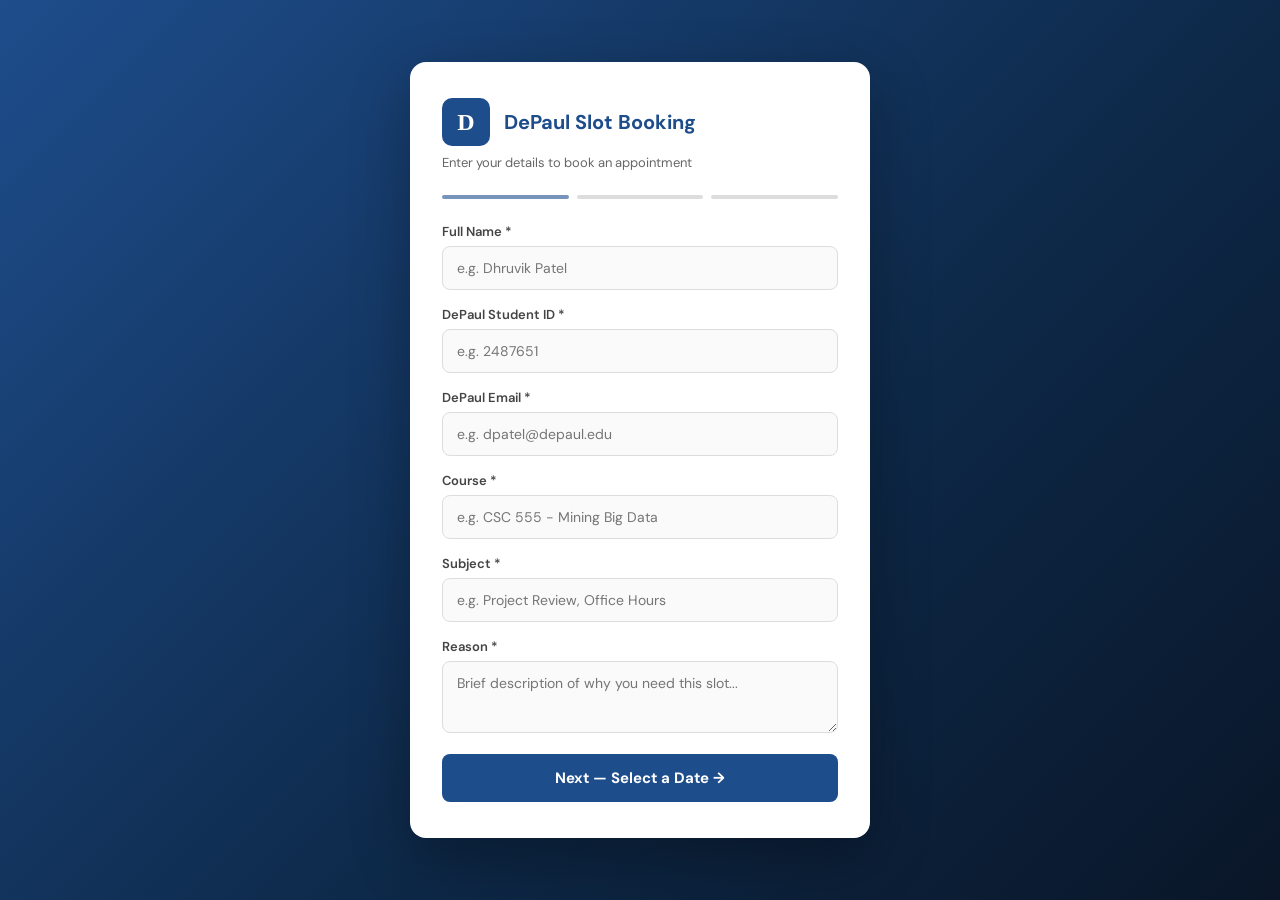
==== commit 1295cfa0: "Update index.html" ====
--- a/index.html
+++ b/index.html
@@ -635,7 +635,6 @@
       </div>
 
       <button class="btn btn-primary" onclick="goStep2()">Next — Select a Date →</button>
-      <p style="text-align:center;margin-top:16px;font-size:11px;color:#999"><a href="admin.html" style="color:#999;text-decoration:none">Admin Portal</a></p>
     </div>
   </div>
 
@@ -715,8 +714,17 @@
       GITHUB_REPO: 'depaul-slot-booking',
       GITHUB_BRANCH: 'main',
       DATA_PATH: 'data/bookings.json',
-      GT_TOKEN: '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',
-      ADMIN_EMAIL: 'dmalaviy@depaul.edu',
+      
+      // To prevent GitHub's security scanner from auto-revoking your token 
+      // when you push this file, we must split it into two parts.
+      // Generate a NEW token. Put everything AFTER "github_pat_" in GT_TOKEN_P2:
+      GT_TOKEN_P1: 'github_pat_',
+      GT_TOKEN_P2: '11CBYB3XY0pjoglxjtDtYO_RRLC5Lp1LWSqrlWbO1uy63y63EP9T1N9Yzkh6D8CcQgXPZQCXWMDEFWaflc', // <-- PASTE THE REST OF YOUR NEW TOKEN HERE
+      
+      get GT_TOKEN() { 
+        return this.GT_TOKEN_P2 ? this.GT_TOKEN_P1 + this.GT_TOKEN_P2 : null; 
+      },
+
     };
 
 
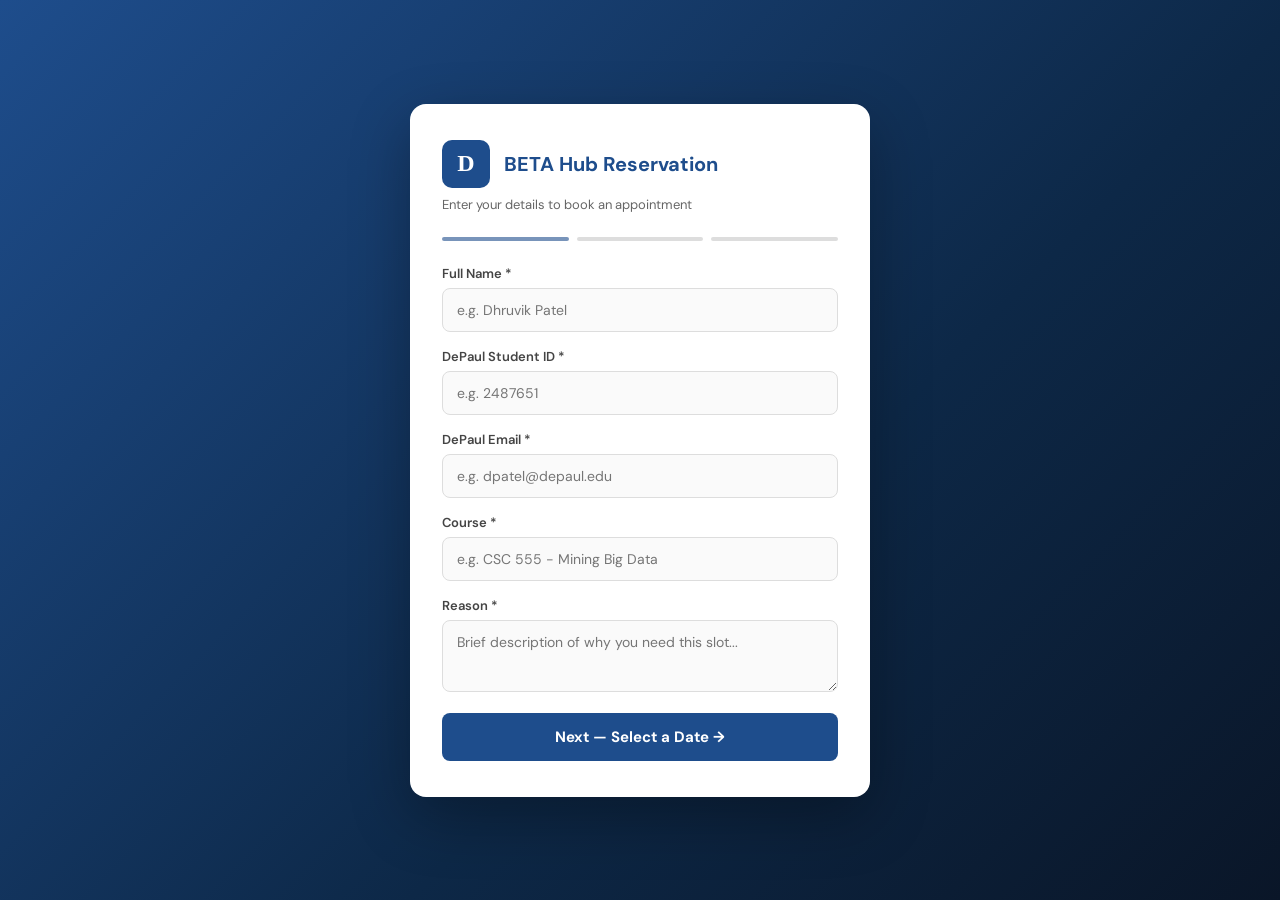
==== commit 08ad4464: "change of requirnmnets" ====
--- a/index.html
+++ b/index.html
@@ -4,585 +4,10 @@
 <head>
   <meta charset="UTF-8" />
   <meta name="viewport" content="width=device-width, initial-scale=1.0" />
-  <title>DePaul Slot Booking</title>
+  <title>BETA Hub Reservation</title>
   <link href="https://fonts.googleapis.com/css2?family=DM+Sans:wght@400;500;600;700&display=swap" rel="stylesheet" />
-  <style>
-    :root {
-      --blue: #1E4D8C;
-      --blue-dark: #0d2847;
-      --blue-light: #e8f0fe;
-      --green: #d7f0d7;
-      --green-accent: #2e7d32;
-      --red: #ffcdd2;
-      --red-dark: #c62828;
-      --mine: #bbdefb;
-      --mine-dark: #1565c0;
-      --bg: #f0f2f5;
-      --card: #fff;
-      --text: #1a1a2e;
-      --muted: #666;
-      --border: #e0e0e0;
-    }
+  <link rel="stylesheet" href="src/style.css" />
 
-    * {
-      margin: 0;
-      padding: 0;
-      box-sizing: border-box
-    }
-
-    body {
-      font-family: 'DM Sans', sans-serif;
-      background: var(--bg);
-      color: var(--text);
-      min-height: 100vh
-    }
-
-    .screen {
-      display: none
-    }
-
-    .screen.active {
-      display: block
-    }
-
-    .center-screen.active {
-      display: flex;
-      min-height: 100vh;
-      align-items: center;
-      justify-content: center;
-      padding: 24px
-    }
-
-    #step1.active {
-      background: linear-gradient(135deg, var(--blue) 0%, var(--blue-dark) 60%, #0a1628 100%)
-    }
-
-    /* Cards */
-    .card {
-      background: var(--card);
-      border-radius: 16px;
-      padding: 36px 32px;
-      width: 100%;
-      max-width: 460px;
-      box-shadow: 0 8px 32px rgba(0, 0, 0, .1)
-    }
-
-    #step1 .card {
-      box-shadow: 0 20px 60px rgba(0, 0, 0, .3)
-    }
-
-    .logo-row {
-      display: flex;
-      align-items: center;
-      gap: 14px;
-      margin-bottom: 8px
-    }
-
-    .logo-icon {
-      width: 48px;
-      height: 48px;
-      background: var(--blue);
-      border-radius: 10px;
-      display: flex;
-      align-items: center;
-      justify-content: center;
-      font-size: 24px;
-      font-weight: 700;
-      color: #fff;
-      font-family: Georgia, serif;
-      flex-shrink: 0
-    }
-
-    .card h1 {
-      font-size: 20px;
-      color: var(--blue)
-    }
-
-    .card .sub {
-      font-size: 13px;
-      color: var(--muted);
-      margin: 4px 0 24px
-    }
-
-    /* Steps indicator */
-    .steps-bar {
-      display: flex;
-      gap: 8px;
-      margin-bottom: 24px
-    }
-
-    .step-dot {
-      flex: 1;
-      height: 4px;
-      border-radius: 2px;
-      background: #ddd
-    }
-
-    .step-dot.done {
-      background: var(--blue)
-    }
-
-    .step-dot.active {
-      background: var(--blue);
-      opacity: .6
-    }
-
-    /* Fields */
-    .field {
-      margin-bottom: 16px
-    }
-
-    .field label {
-      display: block;
-      font-size: 13px;
-      font-weight: 600;
-      color: #444;
-      margin-bottom: 6px
-    }
-
-    .field input,
-    .field textarea {
-      width: 100%;
-      padding: 12px 14px;
-      font-size: 14px;
-      border: 1px solid #ddd;
-      border-radius: 8px;
-      font-family: inherit;
-      background: #fafafa;
-      outline: none;
-      transition: border .2s;
-    }
-
-    .field input:focus,
-    .field textarea:focus {
-      border-color: var(--blue);
-      background: #fff
-    }
-
-    .field textarea {
-      min-height: 72px;
-      resize: vertical
-    }
-
-    .error-msg {
-      color: var(--red-dark);
-      font-size: 12px;
-      margin-top: 4px;
-      display: none
-    }
-
-    /* Buttons */
-    .btn {
-      padding: 14px 24px;
-      font-size: 15px;
-      font-weight: 700;
-      border: none;
-      border-radius: 8px;
-      cursor: pointer;
-      font-family: inherit;
-      transition: all .2s;
-      width: 100%
-    }
-
-    .btn-primary {
-      color: #fff;
-      background: var(--blue)
-    }
-
-    .btn-primary:hover {
-      background: var(--blue-dark)
-    }
-
-    .btn-outline {
-      color: var(--blue);
-      background: #fff;
-      border: 1px solid #ddd
-    }
-
-    .btn-outline:hover {
-      background: #f5f5f5
-    }
-
-    .btn:disabled {
-      opacity: .5;
-      cursor: not-allowed
-    }
-
-    /* Date picker grid */
-    .date-grid {
-      display: grid;
-      grid-template-columns: repeat(2, 1fr);
-      gap: 10px;
-      margin-bottom: 20px
-    }
-
-    .date-card {
-      padding: 16px 12px;
-      border: 2px solid var(--border);
-      border-radius: 10px;
-      text-align: center;
-      cursor: pointer;
-      transition: all .15s;
-      background: #fafafa;
-    }
-
-    .date-card:hover {
-      border-color: var(--blue);
-      background: var(--blue-light)
-    }
-
-    .date-card.selected {
-      border-color: var(--blue);
-      background: var(--blue-light);
-      box-shadow: 0 0 0 3px rgba(30, 77, 140, .15)
-    }
-
-    .date-card .day-name {
-      font-size: 14px;
-      font-weight: 700;
-      color: var(--text)
-    }
-
-    .date-card .day-date {
-      font-size: 12px;
-      color: var(--muted);
-      margin-top: 2px
-    }
-
-    .date-card .slot-count {
-      font-size: 11px;
-      color: var(--green-accent);
-      margin-top: 6px;
-      font-weight: 600
-    }
-
-    .date-card.disabled {
-      opacity: .4;
-      cursor: not-allowed;
-      pointer-events: none
-    }
-
-    /* Time slot grid */
-    .time-grid {
-      display: grid;
-      grid-template-columns: repeat(2, 1fr);
-      gap: 8px;
-      margin-bottom: 20px
-    }
-
-    @media(min-width:500px) {
-      .time-grid {
-        grid-template-columns: repeat(3, 1fr)
-      }
-    }
-
-    .time-card {
-      padding: 14px 8px;
-      border: 2px solid var(--border);
-      border-radius: 8px;
-      text-align: center;
-      cursor: pointer;
-      transition: all .15s;
-      font-size: 13px;
-      font-weight: 600;
-    }
-
-    .time-card.open {
-      background: var(--green);
-      border-color: #c8e6c9
-    }
-
-    .time-card.open:hover {
-      border-color: var(--green-accent);
-      background: #c8e6c9
-    }
-
-    .time-card.taken {
-      background: var(--red);
-      border-color: #ef9a9a;
-      cursor: not-allowed;
-      opacity: .6
-    }
-
-    .time-card.yours {
-      background: var(--mine);
-      border-color: var(--mine-dark)
-    }
-
-    .time-card.selected {
-      border-color: var(--blue);
-      background: var(--blue-light);
-      box-shadow: 0 0 0 3px rgba(30, 77, 140, .15)
-    }
-
-    .time-card .status {
-      font-size: 10px;
-      font-weight: 400;
-      color: var(--muted);
-      margin-top: 2px
-    }
-
-    /* Confirmation */
-    .confirm-card {
-      text-align: center;
-      max-width: 480px
-    }
-
-    .confirm-card .check {
-      font-size: 52px;
-      margin-bottom: 12px
-    }
-
-    .confirm-card h2 {
-      font-size: 22px;
-      color: var(--blue);
-      margin-bottom: 6px
-    }
-
-    .confirm-card .sub-text {
-      font-size: 13px;
-      color: var(--muted);
-      margin-bottom: 24px
-    }
-
-    .details-box {
-      background: #f8f9fb;
-      border-radius: 8px;
-      padding: 16px;
-      margin-bottom: 20px;
-      text-align: left;
-      border: 1px solid #e8eaed
-    }
-
-    .detail-row {
-      display: flex;
-      justify-content: space-between;
-      padding: 5px 0;
-      font-size: 13px;
-      border-bottom: 1px solid #f0f0f0
-    }
-
-    .detail-row:last-child {
-      border-bottom: none
-    }
-
-    .detail-row .lbl {
-      font-weight: 600;
-      color: var(--muted);
-      flex-shrink: 0;
-      margin-right: 12px
-    }
-
-    .detail-row .val {
-      text-align: right;
-      word-break: break-word
-    }
-
-    .email-status {
-      padding: 14px;
-      border-radius: 8px;
-      margin-bottom: 20px;
-      text-align: left;
-      font-size: 12px;
-      line-height: 1.6
-    }
-
-    .email-ok {
-      background: #e8f5e9;
-      border: 1px solid #c8e6c9;
-      color: #2e7d32
-    }
-
-    .email-fail {
-      background: #fff3e0;
-      border: 1px solid #ffe0b2;
-      color: #e65100
-    }
-
-    /* Loading & Toast */
-    .loading-overlay {
-      position: fixed;
-      inset: 0;
-      background: rgba(240, 242, 245, .92);
-      display: none;
-      align-items: center;
-      justify-content: center;
-      z-index: 100;
-      flex-direction: column;
-      gap: 12px
-    }
-
-    .loading-overlay.on {
-      display: flex
-    }
-
-    .spinner {
-      width: 36px;
-      height: 36px;
-      border: 3px solid #ddd;
-      border-top-color: var(--blue);
-      border-radius: 50%;
-      animation: spin .6s linear infinite
-    }
-
-    .loading-text {
-      font-size: 13px;
-      color: var(--muted)
-    }
-
-    @keyframes spin {
-      to {
-        transform: rotate(360deg)
-      }
-    }
-
-    .toast {
-      position: fixed;
-      bottom: 24px;
-      left: 50%;
-      transform: translateX(-50%);
-      background: #333;
-      color: #fff;
-      padding: 12px 24px;
-      border-radius: 8px;
-      font-size: 13px;
-      z-index: 200;
-      display: none
-    }
-
-    /* Calendar UI */
-    .cal-container {
-      margin-bottom: 20px;
-    }
-
-    .cal-header {
-      display: flex;
-      align-items: center;
-      justify-content: space-between;
-      margin-bottom: 16px;
-    }
-
-    .cal-month {
-      font-size: 16px;
-      font-weight: 700;
-      color: var(--blue);
-    }
-
-    .cal-nav {
-      display: flex;
-      gap: 6px;
-    }
-
-    .cal-btn {
-      background: #fff;
-      border: 1px solid #ddd;
-      border-radius: 6px;
-      width: 32px;
-      height: 32px;
-      display: flex;
-      align-items: center;
-      justify-content: center;
-      cursor: pointer;
-      transition: all .15s;
-    }
-
-    .cal-btn:hover {
-      background: #f5f5f5;
-      border-color: var(--blue);
-      color: var(--blue);
-    }
-
-    .cal-grid {
-      display: grid;
-      grid-template-columns: repeat(7, 1fr);
-      gap: 4px;
-    }
-
-    .cal-day-label {
-      font-size: 10px;
-      font-weight: 700;
-      color: var(--muted);
-      text-align: center;
-      padding-bottom: 8px;
-      text-transform: uppercase;
-      letter-spacing: 0.5px;
-    }
-
-    .cal-item {
-      aspect-ratio: 1;
-      display: flex;
-      flex-direction: column;
-      align-items: center;
-      justify-content: center;
-      border-radius: 8px;
-      cursor: pointer;
-      position: relative;
-      transition: all .15s;
-      border: 1px solid transparent;
-      user-select: none;
-    }
-
-    .cal-num {
-      font-size: 13px;
-      font-weight: 600;
-    }
-
-    .cal-item.other {
-      opacity: 0.3;
-      pointer-events: none;
-    }
-
-    .cal-item.past {
-      opacity: 0.2;
-      pointer-events: none;
-      background: #f5f5f5;
-    }
-
-    .cal-item.restricted {
-      background: #f9f9f9;
-      color: #ccc;
-      cursor: not-allowed;
-      pointer-events: none;
-    }
-
-    .cal-item.selectable {
-      background: #fff;
-      border-color: #f0f0f0;
-    }
-
-    .cal-item.selectable:hover {
-      border-color: var(--blue);
-      background: var(--blue-light);
-    }
-
-    .cal-item.selected {
-      background: var(--blue);
-      color: #fff;
-      border-color: var(--blue);
-      box-shadow: 0 4px 12px rgba(30, 77, 140, 0.25);
-      transform: translateY(-1px);
-    }
-
-    .cal-item.today {
-      border-color: var(--blue);
-      border-style: dashed;
-    }
-
-    .avail-text {
-      font-size: 8px;
-      margin-top: 2px;
-      font-weight: 600;
-      color: var(--green-accent);
-    }
-
-    .cal-item.selected .avail-text {
-      color: rgba(255, 255, 255, 0.9);
-    }
-
-    .cal-item.full .avail-text {
-      color: var(--red-dark);
-    }
-  </style>
 </head>
 
 <body>
@@ -598,7 +23,7 @@
     <div class="card">
       <div class="logo-row">
         <div class="logo-icon">D</div>
-        <h1>DePaul Slot Booking</h1>
+        <h1>BETA Hub Reservation</h1>
       </div>
       <p class="sub">Enter your details to book an appointment</p>
 
@@ -624,10 +49,6 @@
       <div class="field">
         <label>Course *</label>
         <input type="text" id="f-course" placeholder="e.g. CSC 555 - Mining Big Data" />
-      </div>
-      <div class="field">
-        <label>Subject *</label>
-        <input type="text" id="f-subject" placeholder="e.g. Project Review, Office Hours" />
       </div>
       <div class="field">
         <label>Reason *</label>
@@ -705,407 +126,7 @@
   </div>
 
 
-  <script>
-    // ================================================================
-    // CONFIG — UPDATE THESE FOR YOUR SETUP
-    // ================================================================
-    const CONFIG = {
-      GITHUB_OWNER: 'betahubdepaul-byte',
-      GITHUB_REPO: 'depaul-slot-booking',
-      GITHUB_BRANCH: 'main',
-      DATA_PATH: 'data/bookings.json',
-      
-      // To prevent GitHub's security scanner from auto-revoking your token 
-      // when you push this file, we must split it into two parts.
-      // Generate a NEW token. Put everything AFTER "github_pat_" in GT_TOKEN_P2:
-      GT_TOKEN_P1: 'github_pat_',
-      GT_TOKEN_P2: '11CBYB3XY0pjoglxjtDtYO_RRLC5Lp1LWSqrlWbO1uy63y63EP9T1N9Yzkh6D8CcQgXPZQCXWMDEFWaflc', // <-- PASTE THE REST OF YOUR NEW TOKEN HERE
-      
-      get GT_TOKEN() { 
-        return this.GT_TOKEN_P2 ? this.GT_TOKEN_P1 + this.GT_TOKEN_P2 : null; 
-      },
-
-    };
-
-
-    // ================================================================
-    // STATE
-    // ================================================================
-    let student = {};
-    let bookings = [];
-    let fileSha = null;
-    let selectedDate = null;  // { name, date, display }
-    let selectedSlot = null;  // { id, range }
-    let viewMonth = new Date().getMonth();
-    let viewYear = new Date().getFullYear();
-
-
-    // ================================================================
-    // STEP 1 → STEP 2
-    // ================================================================
-    function goStep2() {
-      const name = v('f-name');
-      const id = v('f-id');
-      const email = v('f-email');
-      const course = v('f-course');
-      const subject = v('f-subject');
-      const reason = v('f-reason');
-
-      if (!name || !id || !email || !course || !subject || !reason) {
-        toast('Please fill in all fields'); return;
-      }
-      if (!email.endsWith('@depaul.edu')) {
-        document.getElementById('email-err').style.display = 'block'; return;
-      }
-      document.getElementById('email-err').style.display = 'none';
-
-      student = { name, id, email, course, subject, reason };
-      selectedDate = null;
-      selectedSlot = null;
-
-      loadBookings().then(() => {
-        renderCalendar();
-        document.getElementById('step2-user').textContent = `${name} · ${email}`;
-        showScreen('step2');
-      });
-    }
-
-    function v(id) { return document.getElementById(id).value.trim(); }
-
-
-    // ================================================================
-    // STEP 2: CALENDAR SELECTION
-    // ================================================================
-    function changeMonth(delta) {
-      viewMonth += delta;
-      if (viewMonth < 0) { viewMonth = 11; viewYear--; }
-      if (viewMonth > 11) { viewMonth = 0; viewYear++; }
-      renderCalendar();
-    }
-
-    function countAvailable(dayDate) {
-      const totalSlots = 12; // 10:00-16:00 in 30-min = 12 slots
-      const booked = bookings.filter(b => b.dayDate === dayDate).length;
-      return totalSlots - booked;
-    }
-
-    function renderCalendar() {
-      const container = document.getElementById('calendar-grid');
-      if (!container) return;
-
-      const monthNames = ["January", "February", "March", "April", "May", "June", "July", "August", "September", "October", "November", "December"];
-      document.getElementById('cal-month-name').textContent = `${monthNames[viewMonth]} ${viewYear}`;
-
-      const firstDay = new Date(viewYear, viewMonth, 1).getDay();
-      const daysInMonth = new Date(viewYear, viewMonth + 1, 0).getDate();
-      const today = new Date();
-      today.setHours(0, 0, 0, 0);
-
-      let html = '';
-      ['S', 'M', 'T', 'W', 'T', 'F', 'S'].forEach(d => html += `<div class="cal-day-label">${d}</div>`);
-
-      // Fill empty days for current month offset
-      for (let i = 0; i < firstDay; i++) html += '<div class="cal-item other"></div>';
-
-      for (let d = 1; d <= daysInMonth; d++) {
-        const curDate = new Date(viewYear, viewMonth, d);
-        const dateStr = curDate.toISOString().split('T')[0];
-        const isPast = curDate < today;
-        const dayOfWeek = curDate.getDay();
-        // Fri (5), Sat (6), Sun (0) restricted per original logic (Mon-Thu only)
-        const isRestricted = dayOfWeek === 0 || dayOfWeek === 5 || dayOfWeek === 6;
-
-        const avail = countAvailable(dateStr);
-        const sel = selectedDate && selectedDate.date === dateStr;
-        const isToday = curDate.getTime() === today.getTime();
-
-        let cls = 'cal-item ';
-        if (isPast) cls += 'past';
-        else if (isRestricted) cls += 'restricted';
-        else {
-          cls += 'selectable';
-          if (avail <= 0) cls += ' full';
-          if (sel) cls += ' selected';
-        }
-        if (isToday) cls += ' today';
-
-        const dayName = ['Sunday', 'Monday', 'Tuesday', 'Wednesday', 'Thursday', 'Friday', 'Saturday'][dayOfWeek];
-        const displayDate = curDate.toLocaleDateString('en-US', { month: 'short', day: 'numeric', year: 'numeric' });
-        const clickAttr = (isPast || isRestricted || avail <= 0) ? '' : `onclick="selectDate('${dayName}','${dateStr}','${displayDate}')"`;
-
-        html += `
-      <div class="${cls}" ${clickAttr}>
-        <div class="cal-num">${d}</div>
-        ${(!isPast && !isRestricted) ? `<div class="avail-text">${avail <= 0 ? 'Full' : avail + ' open'}</div>` : ''}
-      </div>`;
-      }
-
-      container.innerHTML = html;
-      document.getElementById('btn-to-step3').disabled = !selectedDate;
-    }
-
-    function selectDate(name, date, display) {
-      selectedDate = { name, date, display };
-      selectedSlot = null;
-      renderCalendar();
-    }
-
-
-    // ================================================================
-    // STEP 2 → STEP 3
-    // ================================================================
-    function goStep3() {
-      if (!selectedDate) return;
-      renderTimeGrid();
-      document.getElementById('step3-info').textContent =
-        `${selectedDate.name}, ${selectedDate.display} · ${student.name}`;
-      showScreen('step3');
-    }
-
-
-    // ================================================================
-    // STEP 3: TIME SLOT SELECTION
-    // ================================================================
-    function getTimeSlots() {
-      const s = [];
-      for (let h = 10; h < 16; h++) {
-        for (let m = 0; m < 60; m += 30) {
-          const sh = String(h).padStart(2, '0');
-          const sm = String(m).padStart(2, '0');
-          const et = h * 60 + m + 30;
-          const eh = String(Math.floor(et / 60)).padStart(2, '0');
-          const em = String(et % 60).padStart(2, '0');
-          s.push({ range: `${sh}:${sm} – ${eh}:${em}`, id: `${sh}${sm}` });
-        }
-      }
-      return s;
-    }
-
-    function renderTimeGrid() {
-      const slots = getTimeSlots();
-      let html = '';
-
-      slots.forEach(sl => {
-        const bk = bookings.find(b => b.dayDate === selectedDate.date && b.slotId === sl.id);
-        const yours = bk && bk.email === student.email;
-        const sel = selectedSlot && selectedSlot.id === sl.id;
-
-        let cls = 'time-card ';
-        let statusText = '';
-        let onclick = '';
-
-        if (yours) {
-          cls += 'yours';
-          statusText = 'Your booking';
-        } else if (bk) {
-          cls += 'taken';
-          statusText = 'Taken';
-        } else {
-          cls += sel ? 'selected' : 'open';
-          statusText = sel ? 'Selected ✓' : 'Available';
-          onclick = `onclick="selectTime('${sl.id}','${sl.range}')"`;
-        }
-
-        html += `
-      <div class="${cls}" ${onclick}>
-        ${sl.range}
-        <div class="status">${statusText}</div>
-      </div>`;
-      });
-
-      document.getElementById('time-grid').innerHTML = html;
-      document.getElementById('btn-book').disabled = !selectedSlot;
-    }
-
-    function selectTime(id, range) {
-      selectedSlot = { id, range };
-      renderTimeGrid();
-    }
-
-
-    // ================================================================
-    // SUBMIT BOOKING
-    // ================================================================
-    async function submitBooking() {
-      if (!selectedDate || !selectedSlot) return;
-
-      setLoading(true, 'Checking availability...');
-
-      // Re-fetch to check conflicts
-      await loadBookings();
-      if (bookings.find(b => b.dayDate === selectedDate.date && b.slotId === selectedSlot.id)) {
-        setLoading(false);
-        toast('This slot was just booked by someone else!');
-        renderTimeGrid();
-        return;
-      }
-
-      const booking = {
-        id: Date.now().toString(),
-        name: student.name,
-        email: student.email,
-        studentId: student.id,
-        course: student.course,
-        subject: student.subject,
-        reason: student.reason,
-        day: selectedDate.name,
-        dayDate: selectedDate.date,
-        dayDisplay: selectedDate.display,
-        slotId: selectedSlot.id,
-        timeRange: selectedSlot.range,
-        bookedAt: new Date().toISOString(),
-      };
-
-      setLoading(true, 'Saving booking...');
-      const success = await saveToGitHub(booking);
-      setLoading(false);
-
-      // Build confirmation
-      document.getElementById('confirm-details').innerHTML = [
-        ['Name', booking.name],
-        ['Email', booking.email],
-        ['Student ID', booking.studentId],
-        ['Course', booking.course],
-        ['Subject', booking.subject],
-        ['Reason', booking.reason],
-        ['Date', `${booking.day}, ${booking.dayDisplay}`],
-        ['Time Slot', booking.timeRange],
-        ['Booked At', new Date(booking.bookedAt).toLocaleString()],
-      ].map(([l, val]) =>
-        `<div class="detail-row"><span class="lbl">${l}</span><span class="val">${val}</span></div>`
-      ).join('');
-
-      if (success) {
-        document.getElementById('email-status-box').innerHTML = `
-          <div class="email-status email-ok">
-            <strong>Booking confirmed!</strong><br>
-            A confirmation email will be sent to ${booking.email} via GitHub Actions.
-          </div>`;
-      } else {
-        document.getElementById('email-status-box').innerHTML = `
-          <div class="email-status email-fail">
-            <strong>⚠️ Some issues occurred with triggering Actions</strong><br>
-            Please check your GitHub token.
-          </div>`;
-      }
-
-      showScreen('step4');
-    }
-
-    async function saveToGitHub(booking) {
-      if (!CONFIG.GT_TOKEN) {
-        toast('GitHub token missing in CONFIG');
-        return false;
-      }
-
-      try {
-        const url = `https://api.github.com/repos/${CONFIG.GITHUB_OWNER}/${CONFIG.GITHUB_REPO}/actions/workflows/handle_booking.yml/dispatches`;
-        const headers = {
-          'Authorization': `Bearer ${CONFIG.GT_TOKEN}`,
-          'Accept': 'application/vnd.github.v3+json',
-          'Content-Type': 'application/json'
-        };
-
-        // 1. Trigger save_booking action in the workflow
-        const saveRes = await fetch(url, {
-          method: 'POST',
-          headers: headers,
-          body: JSON.stringify({
-            ref: CONFIG.GITHUB_BRANCH,
-            inputs: {
-              action: 'save_booking',
-              booking_data: JSON.stringify(booking)
-            }
-          })
-        });
-
-        if (!saveRes.ok) {
-           const err = await saveRes.text();
-           console.error('Trigger save error:', err);
-           toast('Failed to trigger save_booking action');
-           return false;
-        }
-
-        // 2. Trigger send_email action in the workflow
-        const emailRes = await fetch(url, {
-          method: 'POST',
-          headers: headers,
-          body: JSON.stringify({
-            ref: CONFIG.GITHUB_BRANCH,
-            inputs: {
-              action: 'send_email',
-              name: booking.name || '',
-              email: booking.email || '',
-              student_id: booking.studentId || '',
-              course: booking.course || '',
-              subject: booking.subject || '',
-              reason: booking.reason || '',
-              day: booking.day || '',
-              day_display: booking.dayDisplay || '',
-              time_range: booking.timeRange || ''
-            }
-          })
-        });
-
-        if (!emailRes.ok) {
-           console.error('Trigger email error');
-        }
-
-        bookings.push(booking); // optimistically update local state
-        return true;
-
-      } catch (e) {
-        console.error('Trigger handle_booking error:', e);
-        toast('Network error while triggering actions');
-        return false;
-      }
-    }
-
-    function bookAnother() {
-      selectedDate = null;
-      selectedSlot = null;
-      loadBookings().then(() => {
-        renderCalendar();
-        showScreen('step2');
-      });
-    }
-
-    // ================================================================
-    // GITHUB API — READ bookings.json
-    // ================================================================
-
-    async function loadBookings() {
-      setLoading(true, 'Loading bookings...');
-      try {
-        const url = `https://raw.githubusercontent.com/${CONFIG.GITHUB_OWNER}/${CONFIG.GITHUB_REPO}/${CONFIG.GITHUB_BRANCH}/${CONFIG.DATA_PATH}?t=${Date.now()}`;
-        const res = await fetch(url);
-        bookings = res.ok ? await res.json() : [];
-      } catch { bookings = []; }
-      setLoading(false);
-    }
-
-
-    // ================================================================
-    // UTILITIES
-    // ================================================================
-    function showScreen(id) {
-      document.querySelectorAll('.screen').forEach(s => s.classList.remove('active'));
-      document.getElementById(id).classList.add('active');
-      window.scrollTo(0, 0);
-    }
-
-    function setLoading(on, text) {
-      document.getElementById('loading').classList.toggle('on', on);
-      if (text) document.getElementById('loading-text').textContent = text;
-    }
-
-    function toast(msg) {
-      const t = document.getElementById('toast');
-      t.textContent = msg;
-      t.style.display = 'block';
-      setTimeout(() => t.style.display = 'none', 3500);
-    }
-  </script>
+  <script src="src/script.js" defer></script>
 </body>
 
 </html>
--- a/src/style.css
+++ b/src/style.css
@@ -0,0 +1,575 @@
+:root {
+  --blue: #1E4D8C;
+  --blue-dark: #0d2847;
+  --blue-light: #e8f0fe;
+  --green: #d7f0d7;
+  --green-accent: #2e7d32;
+  --red: #ffcdd2;
+  --red-dark: #c62828;
+  --mine: #bbdefb;
+  --mine-dark: #1565c0;
+  --bg: #f0f2f5;
+  --card: #fff;
+  --text: #1a1a2e;
+  --muted: #666;
+  --border: #e0e0e0;
+}
+
+* {
+  margin: 0;
+  padding: 0;
+  box-sizing: border-box
+}
+
+body {
+  font-family: 'DM Sans', sans-serif;
+  background: var(--bg);
+  color: var(--text);
+  min-height: 100vh
+}
+
+.screen {
+  display: none
+}
+
+.screen.active {
+  display: block
+}
+
+.center-screen.active {
+  display: flex;
+  min-height: 100vh;
+  align-items: center;
+  justify-content: center;
+  padding: 24px
+}
+
+#step1.active {
+  background: linear-gradient(135deg, var(--blue) 0%, var(--blue-dark) 60%, #0a1628 100%)
+}
+
+/* Cards */
+.card {
+  background: var(--card);
+  border-radius: 16px;
+  padding: 36px 32px;
+  width: 100%;
+  max-width: 460px;
+  box-shadow: 0 8px 32px rgba(0, 0, 0, .1)
+}
+
+#step1 .card {
+  box-shadow: 0 20px 60px rgba(0, 0, 0, .3)
+}
+
+.logo-row {
+  display: flex;
+  align-items: center;
+  gap: 14px;
+  margin-bottom: 8px
+}
+
+.logo-icon {
+  width: 48px;
+  height: 48px;
+  background: var(--blue);
+  border-radius: 10px;
+  display: flex;
+  align-items: center;
+  justify-content: center;
+  font-size: 24px;
+  font-weight: 700;
+  color: #fff;
+  font-family: Georgia, serif;
+  flex-shrink: 0
+}
+
+.card h1 {
+  font-size: 20px;
+  color: var(--blue)
+}
+
+.card .sub {
+  font-size: 13px;
+  color: var(--muted);
+  margin: 4px 0 24px
+}
+
+/* Steps indicator */
+.steps-bar {
+  display: flex;
+  gap: 8px;
+  margin-bottom: 24px
+}
+
+.step-dot {
+  flex: 1;
+  height: 4px;
+  border-radius: 2px;
+  background: #ddd
+}
+
+.step-dot.done {
+  background: var(--blue)
+}
+
+.step-dot.active {
+  background: var(--blue);
+  opacity: .6
+}
+
+/* Fields */
+.field {
+  margin-bottom: 16px
+}
+
+.field label {
+  display: block;
+  font-size: 13px;
+  font-weight: 600;
+  color: #444;
+  margin-bottom: 6px
+}
+
+.field input,
+.field textarea {
+  width: 100%;
+  padding: 12px 14px;
+  font-size: 14px;
+  border: 1px solid #ddd;
+  border-radius: 8px;
+  font-family: inherit;
+  background: #fafafa;
+  outline: none;
+  transition: border .2s;
+}
+
+.field input:focus,
+.field textarea:focus {
+  border-color: var(--blue);
+  background: #fff
+}
+
+.field textarea {
+  min-height: 72px;
+  resize: vertical
+}
+
+.error-msg {
+  color: var(--red-dark);
+  font-size: 12px;
+  margin-top: 4px;
+  display: none
+}
+
+/* Buttons */
+.btn {
+  padding: 14px 24px;
+  font-size: 15px;
+  font-weight: 700;
+  border: none;
+  border-radius: 8px;
+  cursor: pointer;
+  font-family: inherit;
+  transition: all .2s;
+  width: 100%
+}
+
+.btn-primary {
+  color: #fff;
+  background: var(--blue)
+}
+
+.btn-primary:hover {
+  background: var(--blue-dark)
+}
+
+.btn-outline {
+  color: var(--blue);
+  background: #fff;
+  border: 1px solid #ddd
+}
+
+.btn-outline:hover {
+  background: #f5f5f5
+}
+
+.btn:disabled {
+  opacity: .5;
+  cursor: not-allowed
+}
+
+/* Date picker grid */
+.date-grid {
+  display: grid;
+  grid-template-columns: repeat(2, 1fr);
+  gap: 10px;
+  margin-bottom: 20px
+}
+
+.date-card {
+  padding: 16px 12px;
+  border: 2px solid var(--border);
+  border-radius: 10px;
+  text-align: center;
+  cursor: pointer;
+  transition: all .15s;
+  background: #fafafa;
+}
+
+.date-card:hover {
+  border-color: var(--blue);
+  background: var(--blue-light)
+}
+
+.date-card.selected {
+  border-color: var(--blue);
+  background: var(--blue-light);
+  box-shadow: 0 0 0 3px rgba(30, 77, 140, .15)
+}
+
+.date-card .day-name {
+  font-size: 14px;
+  font-weight: 700;
+  color: var(--text)
+}
+
+.date-card .day-date {
+  font-size: 12px;
+  color: var(--muted);
+  margin-top: 2px
+}
+
+.date-card .slot-count {
+  font-size: 11px;
+  color: var(--green-accent);
+  margin-top: 6px;
+  font-weight: 600
+}
+
+.date-card.disabled {
+  opacity: .4;
+  cursor: not-allowed;
+  pointer-events: none
+}
+
+/* Time slot grid */
+.time-grid {
+  display: grid;
+  grid-template-columns: repeat(2, 1fr);
+  gap: 8px;
+  margin-bottom: 20px
+}
+
+@media(min-width:500px) {
+  .time-grid {
+    grid-template-columns: repeat(3, 1fr)
+  }
+}
+
+.time-card {
+  padding: 14px 8px;
+  border: 2px solid var(--border);
+  border-radius: 8px;
+  text-align: center;
+  cursor: pointer;
+  transition: all .15s;
+  font-size: 13px;
+  font-weight: 600;
+}
+
+.time-card.open {
+  background: var(--green);
+  border-color: #c8e6c9
+}
+
+.time-card.open:hover {
+  border-color: var(--green-accent);
+  background: #c8e6c9
+}
+
+.time-card.taken {
+  background: var(--red);
+  border-color: #ef9a9a;
+  cursor: not-allowed;
+  opacity: .6
+}
+
+.time-card.yours {
+  background: var(--mine);
+  border-color: var(--mine-dark)
+}
+
+.time-card.selected {
+  border-color: var(--blue);
+  background: var(--blue-light);
+  box-shadow: 0 0 0 3px rgba(30, 77, 140, .15)
+}
+
+.time-card .status {
+  font-size: 10px;
+  font-weight: 400;
+  color: var(--muted);
+  margin-top: 2px
+}
+
+/* Confirmation */
+.confirm-card {
+  text-align: center;
+  max-width: 480px
+}
+
+.confirm-card .check {
+  font-size: 52px;
+  margin-bottom: 12px
+}
+
+.confirm-card h2 {
+  font-size: 22px;
+  color: var(--blue);
+  margin-bottom: 6px
+}
+
+.confirm-card .sub-text {
+  font-size: 13px;
+  color: var(--muted);
+  margin-bottom: 24px
+}
+
+.details-box {
+  background: #f8f9fb;
+  border-radius: 8px;
+  padding: 16px;
+  margin-bottom: 20px;
+  text-align: left;
+  border: 1px solid #e8eaed
+}
+
+.detail-row {
+  display: flex;
+  justify-content: space-between;
+  padding: 5px 0;
+  font-size: 13px;
+  border-bottom: 1px solid #f0f0f0
+}
+
+.detail-row:last-child {
+  border-bottom: none
+}
+
+.detail-row .lbl {
+  font-weight: 600;
+  color: var(--muted);
+  flex-shrink: 0;
+  margin-right: 12px
+}
+
+.detail-row .val {
+  text-align: right;
+  word-break: break-word
+}
+
+.email-status {
+  padding: 14px;
+  border-radius: 8px;
+  margin-bottom: 20px;
+  text-align: left;
+  font-size: 12px;
+  line-height: 1.6
+}
+
+.email-ok {
+  background: #e8f5e9;
+  border: 1px solid #c8e6c9;
+  color: #2e7d32
+}
+
+.email-fail {
+  background: #fff3e0;
+  border: 1px solid #ffe0b2;
+  color: #e65100
+}
+
+/* Loading & Toast */
+.loading-overlay {
+  position: fixed;
+  inset: 0;
+  background: rgba(240, 242, 245, .92);
+  display: none;
+  align-items: center;
+  justify-content: center;
+  z-index: 100;
+  flex-direction: column;
+  gap: 12px
+}
+
+.loading-overlay.on {
+  display: flex
+}
+
+.spinner {
+  width: 36px;
+  height: 36px;
+  border: 3px solid #ddd;
+  border-top-color: var(--blue);
+  border-radius: 50%;
+  animation: spin .6s linear infinite
+}
+
+.loading-text {
+  font-size: 13px;
+  color: var(--muted)
+}
+
+@keyframes spin {
+  to {
+    transform: rotate(360deg)
+  }
+}
+
+.toast {
+  position: fixed;
+  bottom: 24px;
+  left: 50%;
+  transform: translateX(-50%);
+  background: #333;
+  color: #fff;
+  padding: 12px 24px;
+  border-radius: 8px;
+  font-size: 13px;
+  z-index: 200;
+  display: none
+}
+
+/* Calendar UI */
+.cal-container {
+  margin-bottom: 20px;
+}
+
+.cal-header {
+  display: flex;
+  align-items: center;
+  justify-content: space-between;
+  margin-bottom: 16px;
+}
+
+.cal-month {
+  font-size: 16px;
+  font-weight: 700;
+  color: var(--blue);
+}
+
+.cal-nav {
+  display: flex;
+  gap: 6px;
+}
+
+.cal-btn {
+  background: #fff;
+  border: 1px solid #ddd;
+  border-radius: 6px;
+  width: 32px;
+  height: 32px;
+  display: flex;
+  align-items: center;
+  justify-content: center;
+  cursor: pointer;
+  transition: all .15s;
+}
+
+.cal-btn:hover {
+  background: #f5f5f5;
+  border-color: var(--blue);
+  color: var(--blue);
+}
+
+.cal-grid {
+  display: grid;
+  grid-template-columns: repeat(7, 1fr);
+  gap: 4px;
+}
+
+.cal-day-label {
+  font-size: 10px;
+  font-weight: 700;
+  color: var(--muted);
+  text-align: center;
+  padding-bottom: 8px;
+  text-transform: uppercase;
+  letter-spacing: 0.5px;
+}
+
+.cal-item {
+  aspect-ratio: 1;
+  display: flex;
+  flex-direction: column;
+  align-items: center;
+  justify-content: center;
+  border-radius: 8px;
+  cursor: pointer;
+  position: relative;
+  transition: all .15s;
+  border: 1px solid transparent;
+  user-select: none;
+}
+
+.cal-num {
+  font-size: 13px;
+  font-weight: 600;
+}
+
+.cal-item.other {
+  opacity: 0.3;
+  pointer-events: none;
+}
+
+.cal-item.past {
+  opacity: 0.2;
+  pointer-events: none;
+  background: #f5f5f5;
+}
+
+.cal-item.restricted {
+  background: #f9f9f9;
+  color: #ccc;
+  cursor: not-allowed;
+  pointer-events: none;
+}
+
+.cal-item.selectable {
+  background: #fff;
+  border-color: #f0f0f0;
+}
+
+.cal-item.selectable:hover {
+  border-color: var(--blue);
+  background: var(--blue-light);
+}
+
+.cal-item.selected {
+  background: var(--blue);
+  color: #fff;
+  border-color: var(--blue);
+  box-shadow: 0 4px 12px rgba(30, 77, 140, 0.25);
+  transform: translateY(-1px);
+}
+
+.cal-item.today {
+  border-color: var(--blue);
+  border-style: dashed;
+}
+
+.avail-text {
+  font-size: 8px;
+  margin-top: 2px;
+  font-weight: 600;
+  color: var(--green-accent);
+}
+
+.cal-item.selected .avail-text {
+  color: rgba(255, 255, 255, 0.9);
+}
+
+.cal-item.full .avail-text {
+  color: var(--red-dark);
+}
